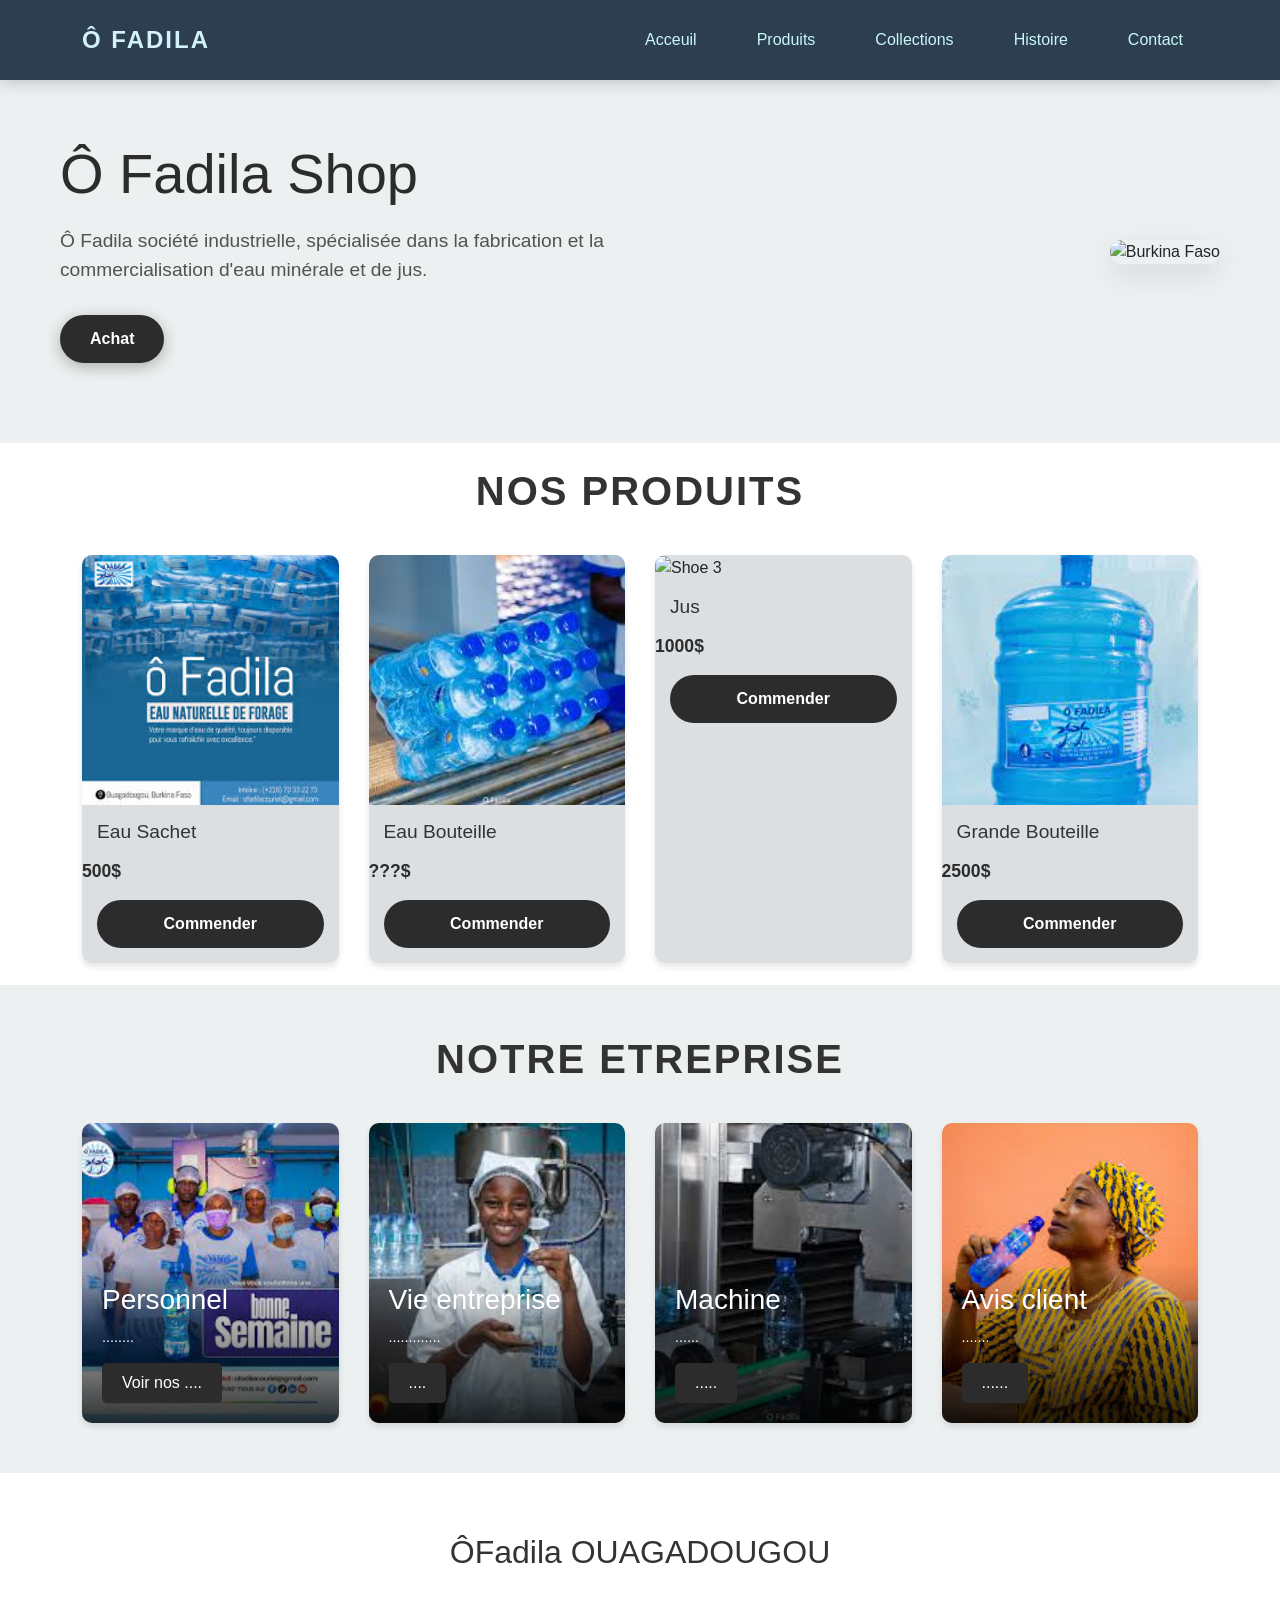
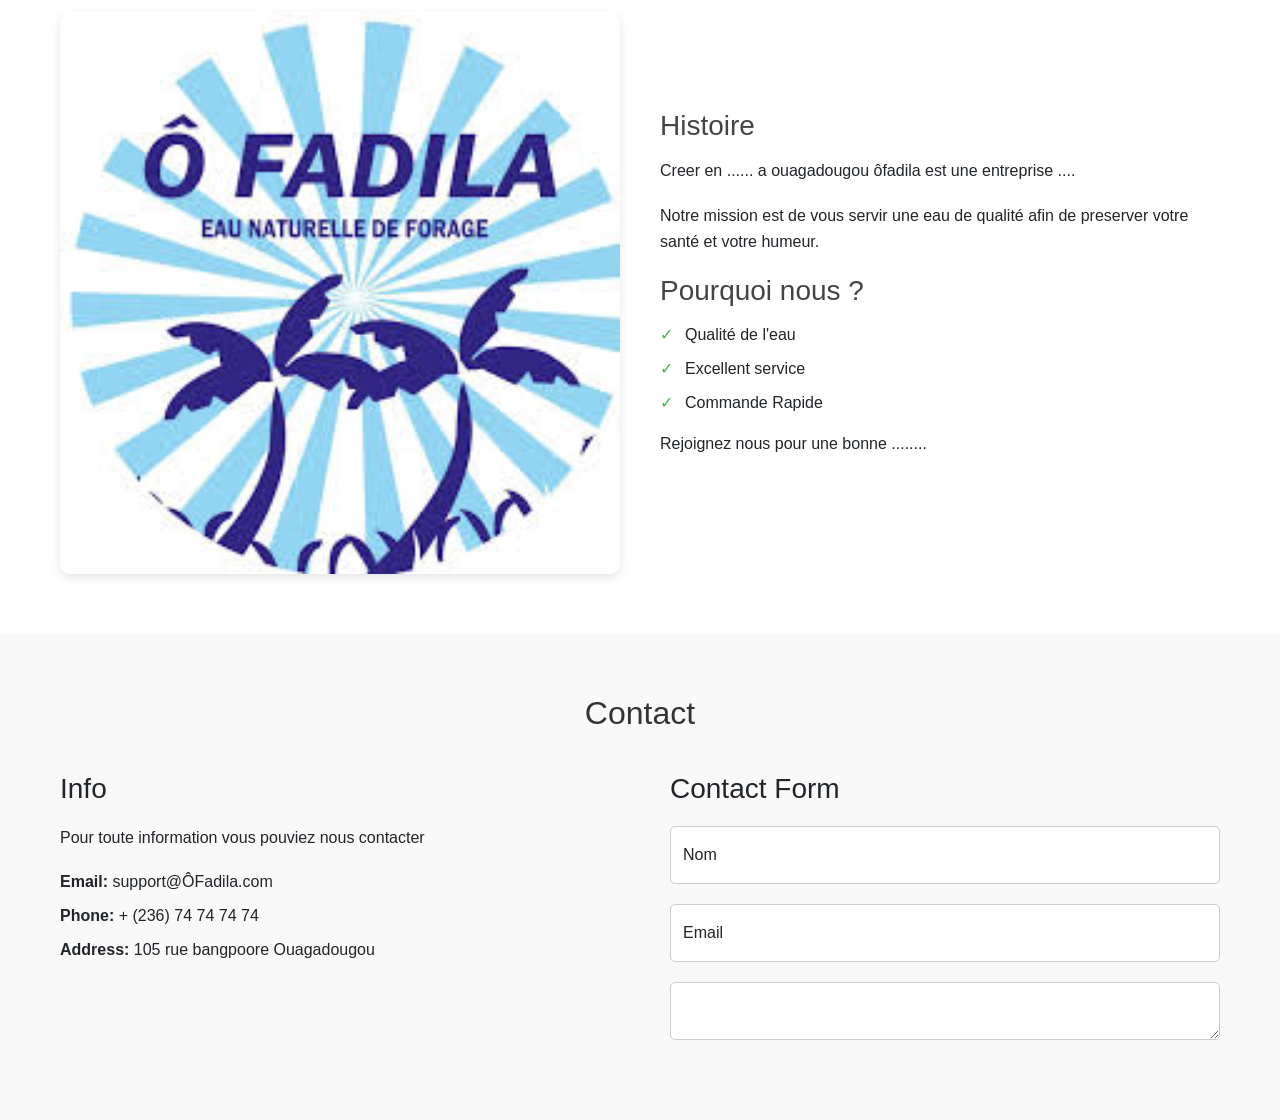
==== index.html @ e59fd048 "Update and rename index.html.html to index.html" ====
<!DOCTYPE html>
<html lang="en">
<head>
    <meta charset="UTF-8">
    <meta name="viewport" content="width=device-width, initial-scale=1.0">
    <link rel="stylesheet" href="Untitled-2.css">
    <link href="https://cdn.jsdelivr.net/npm/bootstrap@5.3.3/dist/css/bootstrap.min.css" rel="stylesheet" integrity="sha384-QWTKZyjpPEjISv5WaRU9OFeRpok6YctnYmDr5pNlyT2bRjXh0JMhjY6hW+ALEwIH" crossorigin="anonymous">
    <title>Ô Fadila</title>
</head>
<body>
    <header>
        <div class="header-container container">
            <a href="#" class="logo">
            <span class="logo-text">Ô Fadila</span>
            </a>
            <nav>
                <ul class="navbar nav">
                    <li class="nav-item"><a class="nav-links" href="#home">Acceuil</a></li>
                    <li class="nav-item"><a class="nav-links" href="#products">Produits</a></li>
                    <li class="nav-item"><a class="nav-links" href="#collections">Collections</a></li>
                    <li class="nav-item"><a class="nav-links" href="#about">Histoire</a></li>
                    <li class="nav-item"><a class="nav-links" href="#contact">Contact</a></li>
                </ul>
            </nav>
           
        </div>
    </header>
    <div class="content-spacer"></div>
<main>
    <section id="hero">
        <div class="hero-container">
            <div class="hero-content">
                <h1>Ô Fadila Shop</h1>
                <p>Ô Fadila société industrielle, spécialisée dans la fabrication et la commercialisation d'eau minérale et de jus.</p>
                <a href="#featured" class="cta-button">Achat</a>
            </div>
            <div class="hero-image">
                <img src="./images/main picture.jpeg" alt="Burkina Faso">
            </div>
        </div>
    </section>

<br>

    <section class="container" id="products">
        <div class="products-container">
            <h2>Nos Produits </h2> 
            <div class="product-grid">
                <div class="product-card">
                    <img src="sachet.jpg" alt="Shoe 1">
                    <h3>Eau Sachet </h3>
                    <p>500$</p>
                    <button class="buy-button">Commender</button>
                </div>
                <div class="product-card">
                    <img src="p bout.jpg" alt="Shoe 2">
                    <h3>Eau Bouteille</h3>
                    <p>???$</p>
                    <button class="buy-button">Commender</button>
                </div>
                <div class="product-card">
                    <img src="jus.jpg" alt="Shoe 3">
                    <h3>Jus</h3>
                    <p>1000$</p>
                    <button class="buy-button">Commender</button>
                </div>
                <div class="product-card">
                    <img src="g bout.jpg" alt="Shoe 4">
                    <h3>Grande Bouteille</h3>
                    <p>2500$</p>
                    <button class="buy-button">Commender</button>
                </div>
            </div>
        </div>
    </section>


    <section id="collections">
        <div class="collections-container container">
            <h2>Notre Etreprise</h2>
            <div class="collections-grid">
                <div class="collection-card">
                    <img src="perso.jpg" alt="PERSONNEL">
                    <div class="collection-info">
                        <h3>Personnel</h3>
                        <p>........    </p>
                        <a href="#mens" class="collection-button">Voir nos ....</a>
                    </div>
                </div>
    
                <div class="collection-card">
                    <img src="service.jpg" alt="Service">
                    <div class="collection-info">
                        <h3>Vie entreprise</h3>
                        <p>.............</p>
                        <a href="#womens" class="collection-button">....</a>
                    </div>
                </div>
    
                <div class="collection-card">
                    <img src="mach.jpg" alt="Machine">
                    <div class="collection-info">
                        <h3>Machine</h3>
                        <p>......</p>
                        <a href="#sports" class="collection-button">.....</a>
                    </div>
                </div>
    
                <div class="collection-card">
                    <img src="tantie.jpg" alt="Cause ">
                    <div class="collection-info">
                        <h3>Avis client </h3>
                        <p> ....... </p>
                        <a href="#casual" class="collection-button">...... </a>
                    </div>
                </div>
            </div>
        </div>
    </section>

    <section id="about">
        <div class="about-container">
            <h2>ÔFadila OUAGADOUGOU </h2>
            <div class="about-content">
                <div class="about-image">
                    <img src="logo.jpg">
                </div>
                <div class="about-text">
                    <h3>Histoire </h3>
                    <p>Creer en ...... a ouagadougou ôfadila est une entreprise ....</p>
                    <p>Notre mission est de vous servir une eau de qualité afin de preserver votre santé et votre humeur.</p>
                    <h3>Pourquoi nous ? </h3>
                    <ul>
                        
                        <li>Qualité de l'eau </li>
                        <li>Excellent  service</li>
                        <li>Commande Rapide </li>
                    </ul>
                    <p>Rejoignez nous pour une bonne ........</p>
                </div>
            </div>
        </div>
    </section>

    <section id="contact">
        <div class="contact-container">
            <h2>Contact </h2>
            <div class="contact-content">
                <div class="contact-info">
                    <h3>Info</h3>
                    <p>Pour toute information vous pouviez nous contacter </p>
                    <ul>
                        <li><strong>Email:</strong> support@ÔFadila.com</li>
                        <li><strong>Phone:</strong> + (236) 74 74 74 74 </li>
                        <li><strong>Address:</strong> 105 rue bangpoore Ouagadougou </li>
                    </ul>
                </div>
                <div class="contact-form">
                    <h3>Contact Form</h3>
                    <form action="#" method="post" class="form">
                        <div class="form-floating">
                            <input type="text" id="name" class="form-control" name="name" placeholder="Enter Name" required>
                            <label for="name">Nom</label>
                        </div>
                        <div class="form-floating mt-3 mb-3">
                            <input type="email" id="email"  class="form-control" name="email"  placeholder="Enter Email" required>
                            <label for="email">Email</label>
                        </div>
                        <div class="form-floating">
                            <textarea id="message" class="form-control" name="message" placeholder="Enter Message" rows="12" required>
---- Untitled-2.css ----
* {
    margin: 16;
    padding: 0;
    box-sizing: border-box;
    font-family: 'Arial', sans-serif;
    
}

header {
    background: #2C3E50;
    padding: 20px 0;
    box-shadow: 0 2px 15px rgba(0,0,0,0.2);
    position: fixed;
    width: 100%;
    top: 0;
    z-index: 1000;
}

.header-container {
    max-width: 1200px;
    margin: 0 auto;
    padding: 0 20px;
    display: flex;
    justify-content: space-between;
    align-items: center;
}

.logo {
    display: flex;
    align-items: center;
    text-decoration: none;
}

.logo-img {
    height: 40px;
    margin-right: 10px;
}

.logo-text {
    color: #d3f1f8;
    font-size: 24px;
    font-weight: bold;
    text-transform: uppercase;
    letter-spacing: 2px;
}

nav ul {
    list-style: none;
    display: flex;
    gap: 30px;
}

nav ul li a {
    color: #caf7f7;
    text-decoration: none;
    font-size: 16px;
    font-weight: 500;
    padding: 8px 15px;
    border-radius: 25px;
    transition: all 0.3s ease;
}

nav ul li a:hover {
    background: rgba(255, 255, 255, 0.1);
    transform: translateY(-2px);
}

@media (max-width: 768px) {
    .header-container {
        flex-direction: column;
        text-align: center;
        gap: 15px;
    }

    nav ul {
        flex-wrap: wrap;
        justify-content: center;
        gap: 15px;
    }
}

main {
    padding-top: 60px; /* Adjust based on your header height */
}

#hero {
    background: #ECF0F1;
    padding: 80px 0;
    overflow: hidden;
}

.hero-container {
    max-width: 1200px;
    margin: 0 auto;
    display: flex;
    align-items: center;
    justify-content: space-between;
    padding: 0 20px;
}

.hero-content {
    flex: 1;
    color: #2C2C2C;
    animation: fadeIn 1.5s ease-in-out;
}

.hero-content h1 {
    font-size: 3.5rem;
    margin-bottom: 20px;
    transition: transform 0.3s ease;
}

.hero-content h1:hover {
    transform: scale(1.05);
}

.hero-content p {
    font-size: 1.2rem;
    margin-bottom: 30px;
    opacity: 0.8;
}

.cta-button {
    display: inline-block;
    padding: 12px 30px;
    background-color: #2C2C2C;
    color: white;
    text-decoration: none;
    border-radius: 50px;
    font-weight: bold;
    transition: all 0.3s ease;
    box-shadow: 0 4px 15px rgba(24, 27, 11, 0.3);
}

.cta-button:hover {
    background-color: #2C3E50;
    color:#D4AF37 ;
    transform: translateY(-3px);
    box-shadow: 0 6px 20px #877408;
}

.hero-image {
    flex: 1;
    text-align: right;
    animation: fadeIn 2s ease-in-out;
}

.hero-image img {
    max-width: 100%;
    height: auto;
    border-radius: 15px;
    box-shadow: 0 10px 30px rgba(0, 0, 0, 0.1);
    transition: all 0.3s ease;
}

.hero-image img:hover {
    transform: scale(1.05) rotate(2deg);
    box-shadow: 0 15px 40px rgba(0, 0, 0, 0.2);
}

@media (max-width: 768px) {
    .hero-container {
        flex-direction: column;
        text-align: center;
    }

    .hero-content, .hero-image {
        flex: none;
        width: 100%;
    }

    .hero-content {
        margin-bottom: 40px;
    }

    .hero-content h1 {
        font-size: 2.5rem;
    }

    .hero-image {
        text-align: center;
    }
}

.products-container h2 {
    
    text-align: center; /* Center align the heading */
    font-size: 2.5rem; /* Increase font size */
    font-weight: bold; /* Make it bold */
    margin-bottom: 40px; /* Space below the heading */
    color: #333; /* Text color */
    text-transform: uppercase; /* Make the text uppercase */
    letter-spacing: 2px; /* Add spacing between letters */
}

.product-grid {
    display: grid;
    grid-template-columns: repeat(auto-fit, minmax(250px, 1fr));
    gap: 30px;
}

.product-card {
    background-color:#2c3e502a;
    border-radius: 10px;
    box-shadow: 0 4px 6px rgba(0, 0, 0, 0.1);
    overflow: hidden;
    transition: transform 0.3s ease, box-shadow 0.3s ease;
    margin-bottom: 22px;
    animation: slideInUp 1s ease-in-out;
}
.product-card:nth-child(1) {
    animation-delay: 0.2s;
}
.product-card:nth-child(2) {
    animation-delay: 0.4s;
}
.product-card:nth-child(3) {
    animation-delay: 0.6s;
}
.product-card:nth-child(4) {
    animation-delay: 0.8s;
}

.product-card img {
    width: 100%;
    height: 250px; /* Fixed height for uniform images */
    object-fit: cover; /* Prevent image stretching */
    transition: transform 0.3s ease;
}

.product-card:hover {
    transform: translateY(-5px);
    box-shadow: 0 6px 12px rgba(0, 0, 0, 0.15);
}

.product-card:hover img {
    transform: scale(1.05);
}

.product-card h3 {
    font-size: 1.2rem;
    margin: 15px;
    color: #333;
}

.product-card p {
    font-size: 1.1rem;
    font-weight: bold;
    color: #2C2C2C;
    margin: opx 15px 15px;
}

.buy-button {
    display: block;
    width: calc(100% - 30px); /* Button with margin */
    margin: 15px;
    padding: 12px 20px;
    background-color: #2C2C2C;
    color: white;
    border: none;
    border-radius: 25px;
    font-size: 1rem;
    font-weight: bold;
    cursor: pointer;
    transition: all 0.3s ease;
}

.buy-button:hover {
    background-color: #2C3E50;
    color:#D4AF37 ;
    transform: translateY(-2px);
}

/* Responsive Design */
@media (max-width: 1200px) {
    .product-grid {
        grid-template-columns: repeat(3, 1fr);
    }
}

@media (max-width: 992px) {
    .product-grid {
        grid-template-columns: repeat(2, 1fr);
    }
}

@media (max-width: 576px) {
    .product-grid {
        grid-template-columns: 1fr;
    }
    
    .product-card {
        max-width: 350px;
        margin: 0 auto;
    }
}

#collections {
    padding: 50px 0;
    background-color: #ECF0F1;
}

.collections-container {
    max-width: 1200px;
    margin: 0 auto;
    padding: 0 20px;
}

.collections-container h2 {
    text-align: center; /* Center align the heading */
    font-size: 2.5rem; /* Increase font size */
    font-weight: bold; /* Make it bold */
    margin-bottom: 40px; /* Space below the heading */
    color: #333; /* Text color */
    text-transform: uppercase; /* Make the text uppercase */
    letter-spacing: 2px; 
}

.collections-grid {
    display: grid;
    grid-template-columns: repeat(auto-fit, minmax(250px, 1fr));
    gap: 30px;
}

.collection-card {
    position: relative;
    overflow: hidden;
    border-radius: 10px;
    box-shadow: 0 4px 6px rgba(0, 0, 0, 0.1);
    transition: transform 0.3s ease;
}

.collection-card:hover {
    transform: translateY(-5px);
}

.collection-card img {
    width: 100%;
    height: 300px;
    object-fit: cover;
}

.collection-info {
    position: absolute;
    bottom: 0;
    left: 0;
    right: 0;
    padding: 20px;
    background: linear-gradient(transparent, rgba(0,0,0,0.8));
    color: white;
}

.collection-info h3 {
    margin: 0 0 10px 0;
}

.collection-info p {
    margin: 0 0 15px 0;
    font-size: 0.9em;
}

.collection-button {
    display: inline-block;
    padding: 8px 20px;
    background-color: #2C2C2C;
    color:#ffffff ;
    text-decoration: none;
    border-radius: 5px;
    transition: background-color 0.3s ease;
}

.collection-button:hover {
    background-color: #2C3E50;
    color:#D4AF37 ;
}

#about {
    padding: 60px 0;
    background-color: #ffffff;
}

.about-container {
    max-width: 1200px;
    margin: 0 auto;
    padding: 0 20px;
}

.about-container h2 {
    text-align: center;
    margin-bottom: 40px;
    color: #333;
}

.about-content {
    display: flex;
    align-items: center;
    gap: 40px;
}

.about-image {
    flex: 1;
}

.about-image img {
    width: 100%;
    border-radius: 10px;
    box-shadow: 0 4px 10px rgba(0, 0, 0, 0.1);
}

.about-text {
    flex: 1;
}

.about-text h3 {
    color: #444;
    margin-bottom: 15px;
}

.about-text p {
    margin-bottom: 20px;
    line-height: 1.6;
}

.about-text ul {
    list-style-type: none;
    padding-left: 0;
}

.about-text ul li {
    margin-bottom: 10px;
    padding-left: 25px;
    position: relative;
}

.about-text ul li:before {
    content: '✓';
    position: absolute;
    left: 0;
    color: #4CAF50;
}

@media (max-width: 768px) {
    .about-content {
        flex-direction: column;
    }
    
    .about-image, .about-text {
        flex: none;
        width: 100%;
    }
}

#contact {
    padding: 60px 0;
    background-color: #f9f9f9;
}

.contact-container {
    max-width: 1200px;
    margin: 0 auto;
    padding: 0 20px;
}

.contact-container h2 {
    text-align: center;
    margin-bottom: 40px;
    color: #333;
}

.contact-content {
    display: flex;
    gap: 60px;
}

.contact-info {
    flex: 1;
}

.contact-info h3 {
    margin-bottom: 20px;
}

.contact-info p {
    margin-bottom: 20px;
}

.contact-info ul {
    list-style-type: none;
    padding-left: 0;
}

.contact-info ul li {
    margin-bottom: 10px;
}

.contact-form {
    flex: 1;
}

.contact-form h3 {
    margin-bottom: 20px;
}

.contact-form label {
    display: block;
    margin-bottom: 5px;
}

.contact-form input,
.contact-form textarea {
    width: 100%;
    padding: 10px;
    margin-bottom: 20px;
    border: 1px solid #ccc;
    border-radius: 5px;
}

.contact-form .submit-button {
    background-color: #4CAF50;
    color: white;
    padding: 10px 15px;
    border: none;
    border-radius: 5px;
    cursor: pointer;
}

.contact-form .submit-button:hover {
    background-color: #45a049;
}

@media (max-width: 768px) {
    .contact-content {
        flex-direction: column;
    }

    .contact-info, .contact-form {
        flex: none;
        width: 100%;
    }

    .contact-content {
        gap: 30px;
    }
}                                         
/* Keyframes for Fade-In Animation */
@keyframes fadeIn {
    from {
        opacity: 0;
    }
    to {
        opacity: 1;
    }
}

/* Keyframes for Slide-In Animation */
@keyframes slideInLeft {
    from {
        transform: translateX(-100%);
        opacity: 0;
    }
    to {
        transform: translateX(0);
        opacity: 1;
    }
}

@keyframes slideInRight {
    from {
        transform: translateX(100%);
        opacity: 0;
    }
    to {
        transform: translateX(0);
        opacity: 1;
    }
}

@keyframes slideInUp {
    from {
        transform: translateY(100%);
        opacity: 0;
    }
    to {
        transform: translateY(0);
        opacity: 1;
    }
}

/* Keyframes for Bounce Animation */
@keyframes bounce {
    0%, 20%, 50%, 80%, 100% {
        transform: translateY(0);
    }
    40% {
        transform: translateY(-30px);
    }
    60% {
        transform: translateY(-15px);
    }
}

/* Keyframes for Pulse Animation */
@keyframes pulse {
    0% {
        transform: scale(1);
    }
    50% {
        transform: scale(1.1);
    }
    100% {
        transform: scale(1);
    }
}

/* Keyframes for Rotate Animation */
@keyframes rotate {
    from {
        transform: rotate(0deg);
    }
    to {
        transform: rotate(360deg);
    }
}
            <!-- Replace with your HTML Code 
(Leave empty if not needed) -->
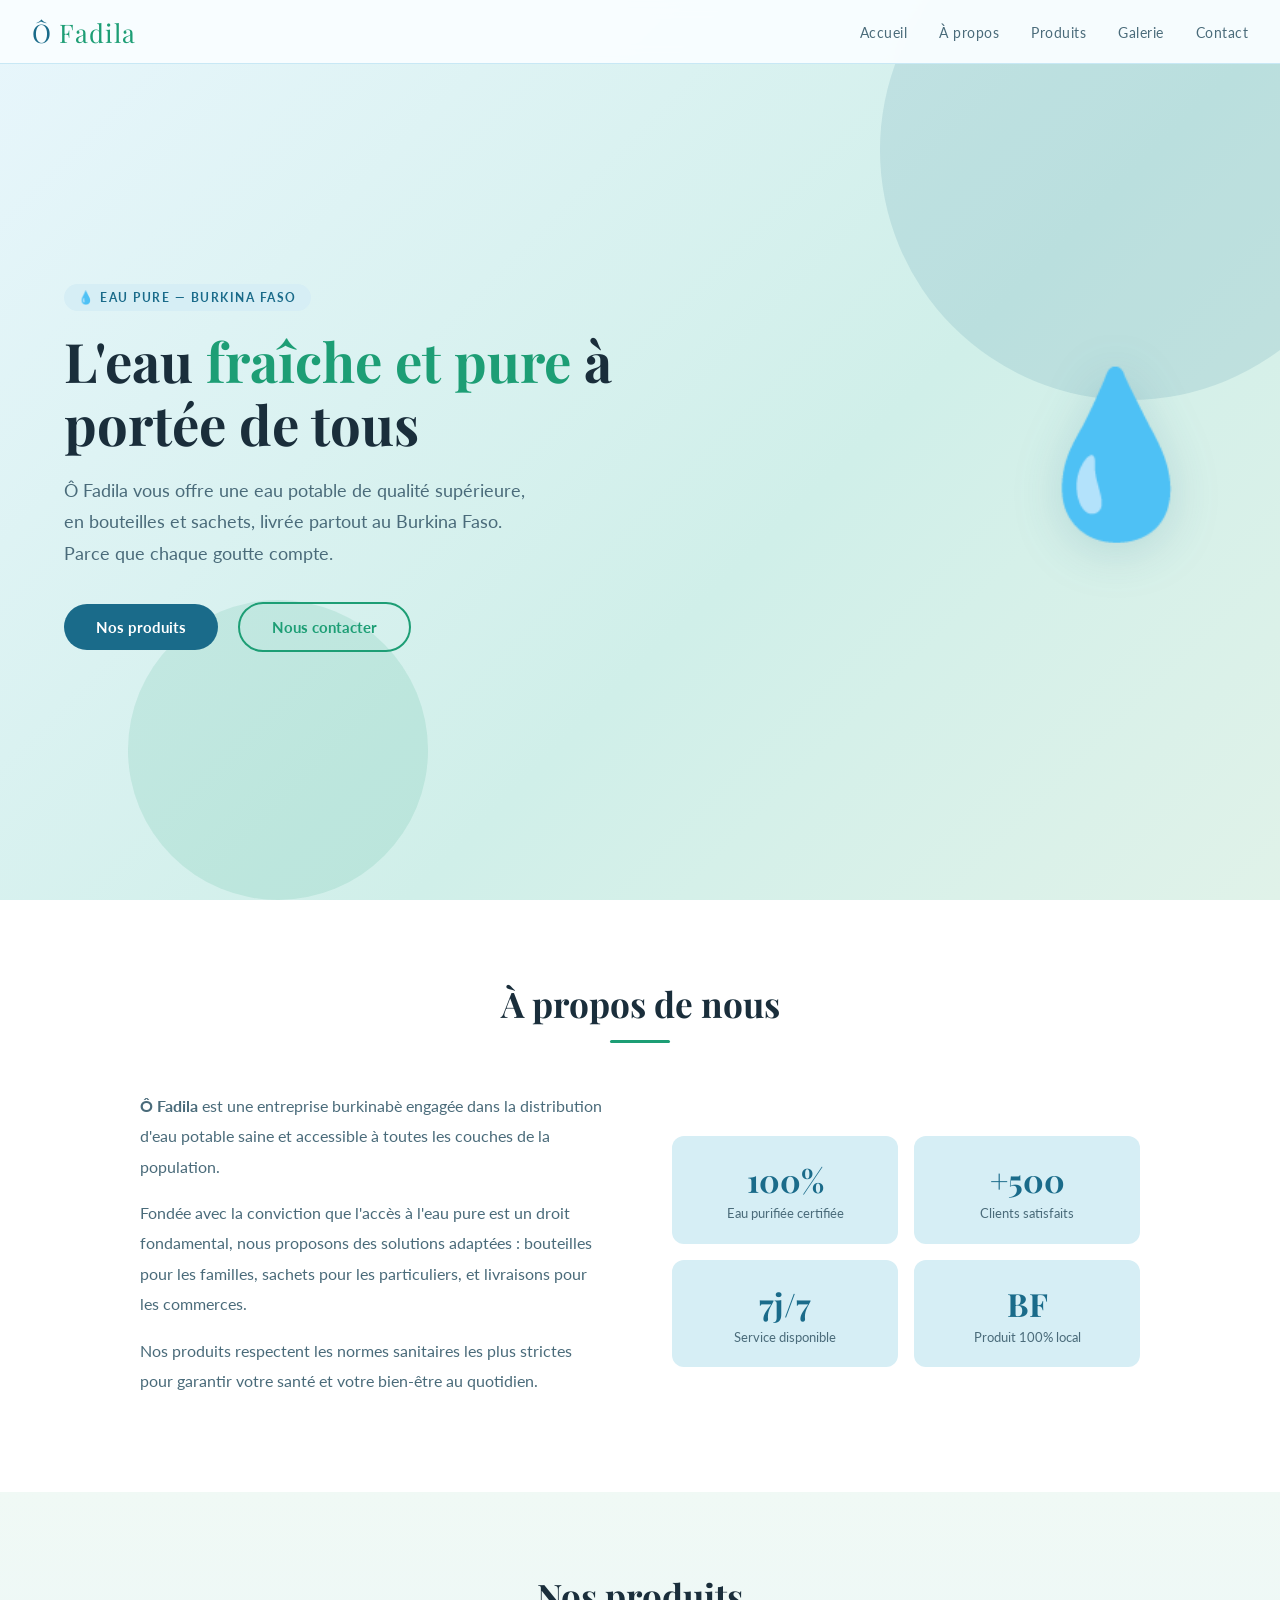
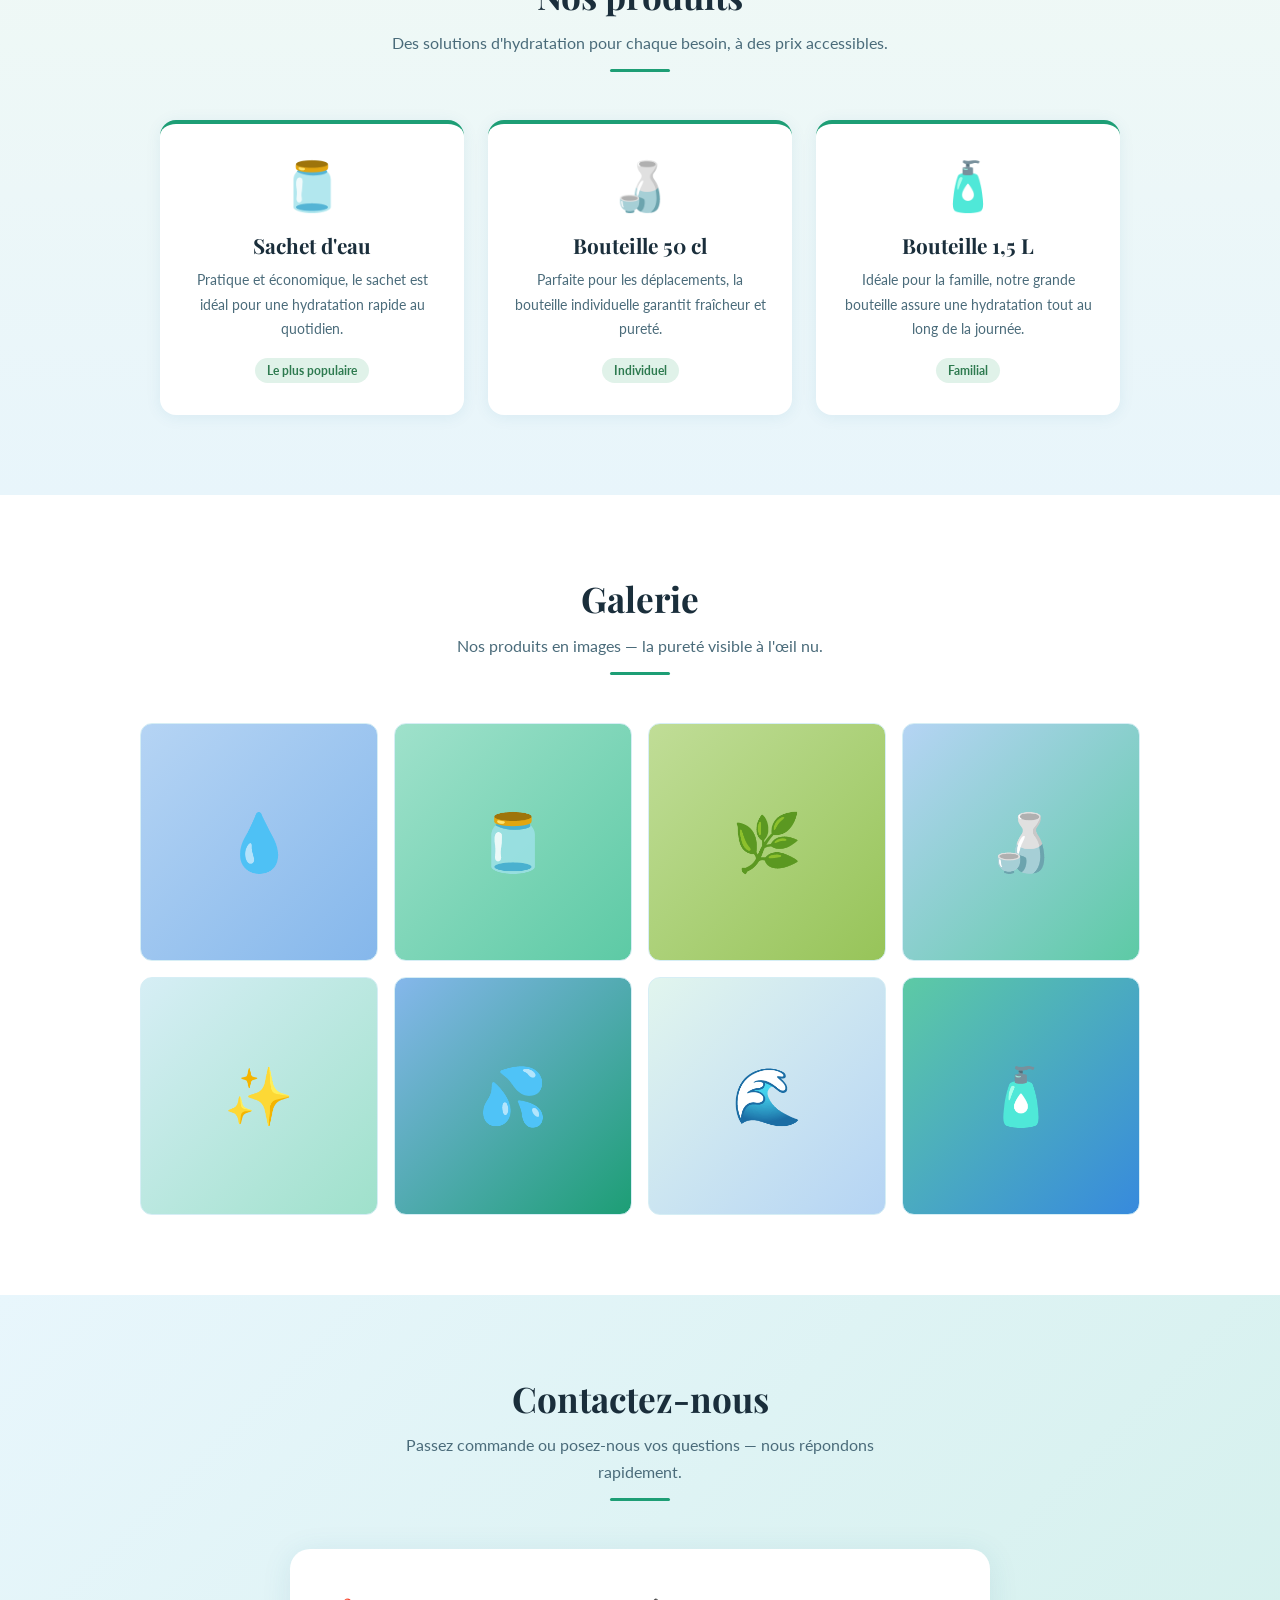
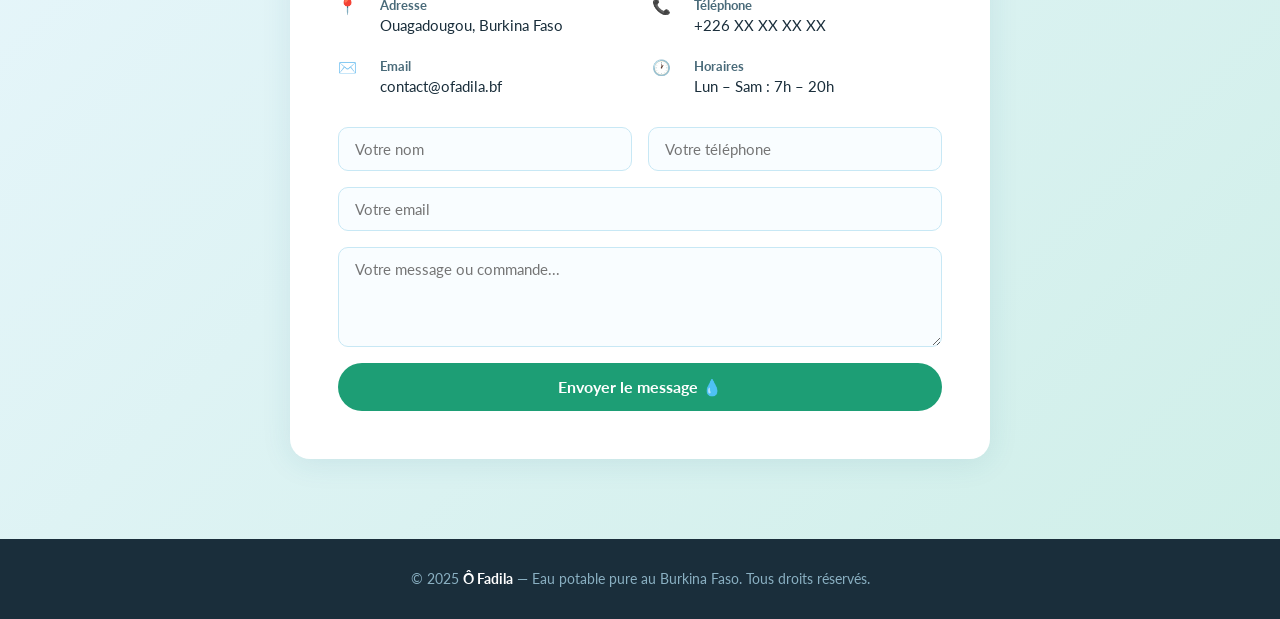
==== commit 4aa69c2d: "Rename site_o_fadila.html to index.html" ====
--- a/index.html
+++ b/index.html
@@ -1,170 +1,280 @@
-<!DOCTYPE html>
-<html lang="en">
-<head>
-    <meta charset="UTF-8">
-    <meta name="viewport" content="width=device-width, initial-scale=1.0">
-    <link rel="stylesheet" href="Untitled-2.css">
-    <link href="https://cdn.jsdelivr.net/npm/bootstrap@5.3.3/dist/css/bootstrap.min.css" rel="stylesheet" integrity="sha384-QWTKZyjpPEjISv5WaRU9OFeRpok6YctnYmDr5pNlyT2bRjXh0JMhjY6hW+ALEwIH" crossorigin="anonymous">
-    <title>Ô Fadila</title>
-</head>
-<body>
-    <header>
-        <div class="header-container container">
-            <a href="#" class="logo">
-            <span class="logo-text">Ô Fadila</span>
-            </a>
-            <nav>
-                <ul class="navbar nav">
-                    <li class="nav-item"><a class="nav-links" href="#home">Acceuil</a></li>
-                    <li class="nav-item"><a class="nav-links" href="#products">Produits</a></li>
-                    <li class="nav-item"><a class="nav-links" href="#collections">Collections</a></li>
-                    <li class="nav-item"><a class="nav-links" href="#about">Histoire</a></li>
-                    <li class="nav-item"><a class="nav-links" href="#contact">Contact</a></li>
-                </ul>
-            </nav>
-           
-        </div>
-    </header>
-    <div class="content-spacer"></div>
-<main>
-    <section id="hero">
-        <div class="hero-container">
-            <div class="hero-content">
-                <h1>Ô Fadila Shop</h1>
-                <p>Ô Fadila société industrielle, spécialisée dans la fabrication et la commercialisation d'eau minérale et de jus.</p>
-                <a href="#featured" class="cta-button">Achat</a>
-            </div>
-            <div class="hero-image">
-                <img src="./images/main picture.jpeg" alt="Burkina Faso">
-            </div>
-        </div>
-    </section>
-
-<br>
-
-    <section class="container" id="products">
-        <div class="products-container">
-            <h2>Nos Produits </h2> 
-            <div class="product-grid">
-                <div class="product-card">
-                    <img src="sachet.jpg" alt="Shoe 1">
-                    <h3>Eau Sachet </h3>
-                    <p>500$</p>
-                    <button class="buy-button">Commender</button>
-                </div>
-                <div class="product-card">
-                    <img src="p bout.jpg" alt="Shoe 2">
-                    <h3>Eau Bouteille</h3>
-                    <p>???$</p>
-                    <button class="buy-button">Commender</button>
-                </div>
-                <div class="product-card">
-                    <img src="jus.jpg" alt="Shoe 3">
-                    <h3>Jus</h3>
-                    <p>1000$</p>
-                    <button class="buy-button">Commender</button>
-                </div>
-                <div class="product-card">
-                    <img src="g bout.jpg" alt="Shoe 4">
-                    <h3>Grande Bouteille</h3>
-                    <p>2500$</p>
-                    <button class="buy-button">Commender</button>
-                </div>
-            </div>
-        </div>
-    </section>
-
-
-    <section id="collections">
-        <div class="collections-container container">
-            <h2>Notre Etreprise</h2>
-            <div class="collections-grid">
-                <div class="collection-card">
-                    <img src="perso.jpg" alt="PERSONNEL">
-                    <div class="collection-info">
-                        <h3>Personnel</h3>
-                        <p>........    </p>
-                        <a href="#mens" class="collection-button">Voir nos ....</a>
-                    </div>
-                </div>
-    
-                <div class="collection-card">
-                    <img src="service.jpg" alt="Service">
-                    <div class="collection-info">
-                        <h3>Vie entreprise</h3>
-                        <p>.............</p>
-                        <a href="#womens" class="collection-button">....</a>
-                    </div>
-                </div>
-    
-                <div class="collection-card">
-                    <img src="mach.jpg" alt="Machine">
-                    <div class="collection-info">
-                        <h3>Machine</h3>
-                        <p>......</p>
-                        <a href="#sports" class="collection-button">.....</a>
-                    </div>
-                </div>
-    
-                <div class="collection-card">
-                    <img src="tantie.jpg" alt="Cause ">
-                    <div class="collection-info">
-                        <h3>Avis client </h3>
-                        <p> ....... </p>
-                        <a href="#casual" class="collection-button">...... </a>
-                    </div>
-                </div>
-            </div>
-        </div>
-    </section>
-
-    <section id="about">
-        <div class="about-container">
-            <h2>ÔFadila OUAGADOUGOU </h2>
-            <div class="about-content">
-                <div class="about-image">
-                    <img src="logo.jpg">
-                </div>
-                <div class="about-text">
-                    <h3>Histoire </h3>
-                    <p>Creer en ...... a ouagadougou ôfadila est une entreprise ....</p>
-                    <p>Notre mission est de vous servir une eau de qualité afin de preserver votre santé et votre humeur.</p>
-                    <h3>Pourquoi nous ? </h3>
-                    <ul>
-                        
-                        <li>Qualité de l'eau </li>
-                        <li>Excellent  service</li>
-                        <li>Commande Rapide </li>
-                    </ul>
-                    <p>Rejoignez nous pour une bonne ........</p>
-                </div>
-            </div>
-        </div>
-    </section>
-
-    <section id="contact">
-        <div class="contact-container">
-            <h2>Contact </h2>
-            <div class="contact-content">
-                <div class="contact-info">
-                    <h3>Info</h3>
-                    <p>Pour toute information vous pouviez nous contacter </p>
-                    <ul>
-                        <li><strong>Email:</strong> support@ÔFadila.com</li>
-                        <li><strong>Phone:</strong> + (236) 74 74 74 74 </li>
-                        <li><strong>Address:</strong> 105 rue bangpoore Ouagadougou </li>
-                    </ul>
-                </div>
-                <div class="contact-form">
-                    <h3>Contact Form</h3>
-                    <form action="#" method="post" class="form">
-                        <div class="form-floating">
-                            <input type="text" id="name" class="form-control" name="name" placeholder="Enter Name" required>
-                            <label for="name">Nom</label>
-                        </div>
-                        <div class="form-floating mt-3 mb-3">
-                            <input type="email" id="email"  class="form-control" name="email"  placeholder="Enter Email" required>
-                            <label for="email">Email</label>
-                        </div>
-                        <div class="form-floating">
-                            <textarea id="message" class="form-control" name="message" placeholder="Enter Message" rows="12" required>
+<!DOCTYPE html>
+<html lang="fr">
+<head>
+<meta charset="UTF-8">
+<meta name="viewport" content="width=device-width, initial-scale=1.0">
+<title>Ô Fadila - Eau Pure du Burkina Faso</title>
+<link href="https://fonts.googleapis.com/css2?family=Playfair+Display:wght@400;700&family=Lato:wght@300;400;700&display=swap" rel="stylesheet">
+<style>
+  * { margin: 0; padding: 0; box-sizing: border-box; }
+  :root {
+    --blue: #1a6b8a;
+    --blue-light: #d6eef5;
+    --green: #2d7a4f;
+    --green-light: #e0f2e9;
+    --teal: #1d9e75;
+    --white: #f9fdff;
+    --text: #1a2e3b;
+    --text-muted: #4a6b7a;
+    --accent: #0f6e56;
+  }
+  html { scroll-behavior: smooth; }
+  body { font-family: 'Lato', sans-serif; background: var(--white); color: var(--text); }
+
+  /* NAV */
+  nav {
+    position: fixed; top: 0; width: 100%; z-index: 100;
+    background: rgba(249,253,255,0.95); backdrop-filter: blur(8px);
+    border-bottom: 1px solid #c8e8f5;
+    display: flex; align-items: center; justify-content: space-between;
+    padding: 0 2rem; height: 64px;
+  }
+  .logo { font-family: 'Playfair Display', serif; font-size: 1.6rem; color: var(--blue); letter-spacing: 1px; }
+  .logo span { color: var(--teal); }
+  .nav-links { display: flex; gap: 2rem; list-style: none; }
+  .nav-links a { text-decoration: none; color: var(--text-muted); font-size: 0.9rem; letter-spacing: 0.5px; transition: color 0.2s; }
+  .nav-links a:hover { color: var(--blue); }
+
+  /* HERO */
+  #accueil {
+    min-height: 100vh; display: flex; align-items: center;
+    background: linear-gradient(135deg, #e8f6fc 0%, #d0efe9 60%, #e0f2e9 100%);
+    padding: 100px 4rem 4rem; position: relative; overflow: hidden;
+  }
+  .hero-bg-circle {
+    position: absolute; border-radius: 50%; opacity: 0.12;
+  }
+  .hero-bg-circle.c1 { width: 500px; height: 500px; background: var(--blue); top: -100px; right: -100px; }
+  .hero-bg-circle.c2 { width: 300px; height: 300px; background: var(--teal); bottom: 0; left: 10%; }
+  .hero-content { max-width: 600px; z-index: 1; }
+  .hero-tag { display: inline-block; background: var(--blue-light); color: var(--blue); font-size: 0.78rem; font-weight: 700; letter-spacing: 1.5px; text-transform: uppercase; padding: 6px 14px; border-radius: 20px; margin-bottom: 1.2rem; }
+  .hero-content h1 { font-family: 'Playfair Display', serif; font-size: 3.4rem; line-height: 1.15; color: var(--text); margin-bottom: 1.2rem; }
+  .hero-content h1 em { color: var(--teal); font-style: normal; }
+  .hero-content p { font-size: 1.1rem; color: var(--text-muted); line-height: 1.8; margin-bottom: 2rem; max-width: 480px; }
+  .btn { display: inline-block; padding: 14px 32px; border-radius: 50px; font-weight: 700; font-size: 0.95rem; text-decoration: none; transition: all 0.2s; cursor: pointer; border: none; }
+  .btn-primary { background: var(--blue); color: white; }
+  .btn-primary:hover { background: #145a75; transform: translateY(-2px); }
+  .btn-outline { background: transparent; color: var(--teal); border: 2px solid var(--teal); margin-left: 1rem; }
+  .btn-outline:hover { background: var(--teal); color: white; }
+  .hero-water {
+    position: absolute; right: 4rem; top: 50%; transform: translateY(-50%);
+    z-index: 1;
+  }
+  .water-drop { font-size: 10rem; filter: drop-shadow(0 8px 24px rgba(26,107,138,0.18)); }
+
+  /* SECTIONS communes */
+  section { padding: 5rem 4rem; }
+  .section-title { text-align: center; margin-bottom: 3rem; }
+  .section-title h2 { font-family: 'Playfair Display', serif; font-size: 2.2rem; color: var(--text); margin-bottom: 0.6rem; }
+  .section-title p { color: var(--text-muted); font-size: 1rem; max-width: 520px; margin: 0 auto; line-height: 1.7; }
+  .section-title .underline { width: 60px; height: 3px; background: var(--teal); margin: 0.8rem auto 0; border-radius: 2px; }
+
+  /* À PROPOS */
+  #apropos { background: white; }
+  .apropos-grid { display: grid; grid-template-columns: 1fr 1fr; gap: 4rem; align-items: center; max-width: 1000px; margin: 0 auto; }
+  .apropos-text p { color: var(--text-muted); line-height: 1.9; margin-bottom: 1rem; font-size: 1rem; }
+  .apropos-stats { display: grid; grid-template-columns: 1fr 1fr; gap: 1rem; }
+  .stat-card { background: var(--blue-light); border-radius: 12px; padding: 1.4rem; text-align: center; }
+  .stat-card .number { font-family: 'Playfair Display', serif; font-size: 2rem; color: var(--blue); font-weight: 700; }
+  .stat-card .label { font-size: 0.82rem; color: var(--text-muted); margin-top: 4px; }
+
+  /* PRODUITS */
+  #produits { background: linear-gradient(180deg, #f0f9f5 0%, #e8f5fb 100%); }
+  .produits-grid { display: grid; grid-template-columns: repeat(3, 1fr); gap: 1.5rem; max-width: 960px; margin: 0 auto; }
+  .produit-card {
+    background: white; border-radius: 16px; padding: 2rem 1.5rem;
+    box-shadow: 0 2px 16px rgba(26,107,138,0.08);
+    text-align: center; transition: transform 0.2s;
+    border-top: 4px solid var(--teal);
+  }
+  .produit-card:hover { transform: translateY(-6px); }
+  .produit-icon { font-size: 3rem; margin-bottom: 1rem; }
+  .produit-card h3 { font-family: 'Playfair Display', serif; font-size: 1.3rem; color: var(--text); margin-bottom: 0.6rem; }
+  .produit-card p { font-size: 0.9rem; color: var(--text-muted); line-height: 1.7; margin-bottom: 1rem; }
+  .produit-badge { display: inline-block; background: var(--green-light); color: var(--green); font-size: 0.78rem; font-weight: 700; padding: 5px 12px; border-radius: 20px; }
+
+  /* GALERIE */
+  #galerie { background: white; }
+  .galerie-grid { display: grid; grid-template-columns: repeat(4, 1fr); gap: 1rem; max-width: 1000px; margin: 0 auto; }
+  .galerie-item {
+    border-radius: 12px; overflow: hidden; aspect-ratio: 1;
+    display: flex; align-items: center; justify-content: center;
+    font-size: 3.5rem; border: 1px solid #d6eef5;
+  }
+  .galerie-item.g1 { background: linear-gradient(135deg, #b5d4f4, #85b7eb); }
+  .galerie-item.g2 { background: linear-gradient(135deg, #9fe1cb, #5dcaa5); }
+  .galerie-item.g3 { background: linear-gradient(135deg, #c0dd97, #97c459); }
+  .galerie-item.g4 { background: linear-gradient(135deg, #b5d4f4, #5dcaa5); }
+  .galerie-item.g5 { background: linear-gradient(135deg, #d6eef5, #9fe1cb); }
+  .galerie-item.g6 { background: linear-gradient(135deg, #85b7eb, #1d9e75); }
+  .galerie-item.g7 { background: linear-gradient(135deg, #e1f5ee, #b5d4f4); }
+  .galerie-item.g8 { background: linear-gradient(135deg, #5dcaa5, #378add); }
+
+  /* CONTACT */
+  #contact { background: linear-gradient(135deg, #e8f6fc, #d0efe9); }
+  .contact-box { max-width: 700px; margin: 0 auto; background: white; border-radius: 20px; padding: 3rem; box-shadow: 0 4px 30px rgba(26,107,138,0.1); }
+  .contact-infos { display: grid; grid-template-columns: 1fr 1fr; gap: 1.5rem; margin-bottom: 2rem; }
+  .contact-info-item { display: flex; align-items: flex-start; gap: 12px; }
+  .contact-icon { font-size: 1.4rem; min-width: 30px; }
+  .contact-info-item strong { display: block; font-size: 0.82rem; color: var(--text-muted); margin-bottom: 2px; }
+  .contact-info-item span { color: var(--text); font-size: 0.95rem; }
+  .contact-form { display: flex; flex-direction: column; gap: 1rem; }
+  .form-row { display: grid; grid-template-columns: 1fr 1fr; gap: 1rem; }
+  input, textarea {
+    width: 100%; padding: 12px 16px; border: 1.5px solid #c8e8f5;
+    border-radius: 10px; font-family: 'Lato', sans-serif; font-size: 0.95rem;
+    color: var(--text); background: var(--white);
+    outline: none; transition: border-color 0.2s;
+  }
+  input:focus, textarea:focus { border-color: var(--teal); }
+  textarea { resize: vertical; min-height: 100px; }
+  .btn-send { background: var(--teal); color: white; padding: 14px 36px; border-radius: 50px; border: none; font-family: 'Lato', sans-serif; font-size: 1rem; font-weight: 700; cursor: pointer; transition: all 0.2s; }
+  .btn-send:hover { background: var(--accent); transform: translateY(-2px); }
+
+  /* FOOTER */
+  footer { background: var(--text); color: #8ab0c2; text-align: center; padding: 2rem; font-size: 0.85rem; }
+  footer strong { color: white; }
+</style>
+</head>
+<body>
+
+<nav>
+  <div class="logo">Ô <span>Fadila</span></div>
+  <ul class="nav-links">
+    <li><a href="#accueil">Accueil</a></li>
+    <li><a href="#apropos">À propos</a></li>
+    <li><a href="#produits">Produits</a></li>
+    <li><a href="#galerie">Galerie</a></li>
+    <li><a href="#contact">Contact</a></li>
+  </ul>
+</nav>
+
+<!-- HERO -->
+<section id="accueil">
+  <div class="hero-bg-circle c1"></div>
+  <div class="hero-bg-circle c2"></div>
+  <div class="hero-content">
+    <span class="hero-tag">💧 Eau pure — Burkina Faso</span>
+    <h1>L'eau <em>fraîche et pure</em> à portée de tous</h1>
+    <p>Ô Fadila vous offre une eau potable de qualité supérieure, en bouteilles et sachets, livrée partout au Burkina Faso. Parce que chaque goutte compte.</p>
+    <a href="#produits" class="btn btn-primary">Nos produits</a>
+    <a href="#contact" class="btn btn-outline">Nous contacter</a>
+  </div>
+  <div class="hero-water">
+    <div class="water-drop">💧</div>
+  </div>
+</section>
+
+<!-- À PROPOS -->
+<section id="apropos">
+  <div class="section-title">
+    <h2>À propos de nous</h2>
+    <div class="underline"></div>
+  </div>
+  <div class="apropos-grid">
+    <div class="apropos-text">
+      <p><strong>Ô Fadila</strong> est une entreprise burkinabè engagée dans la distribution d'eau potable saine et accessible à toutes les couches de la population.</p>
+      <p>Fondée avec la conviction que l'accès à l'eau pure est un droit fondamental, nous proposons des solutions adaptées : bouteilles pour les familles, sachets pour les particuliers, et livraisons pour les commerces.</p>
+      <p>Nos produits respectent les normes sanitaires les plus strictes pour garantir votre santé et votre bien-être au quotidien.</p>
+    </div>
+    <div class="apropos-stats">
+      <div class="stat-card"><div class="number">100%</div><div class="label">Eau purifiée certifiée</div></div>
+      <div class="stat-card"><div class="number">+500</div><div class="label">Clients satisfaits</div></div>
+      <div class="stat-card"><div class="number">7j/7</div><div class="label">Service disponible</div></div>
+      <div class="stat-card"><div class="number">BF</div><div class="label">Produit 100% local</div></div>
+    </div>
+  </div>
+</section>
+
+<!-- PRODUITS -->
+<section id="produits">
+  <div class="section-title">
+    <h2>Nos produits</h2>
+    <p>Des solutions d'hydratation pour chaque besoin, à des prix accessibles.</p>
+    <div class="underline"></div>
+  </div>
+  <div class="produits-grid">
+    <div class="produit-card">
+      <div class="produit-icon">🫙</div>
+      <h3>Sachet d'eau</h3>
+      <p>Pratique et économique, le sachet est idéal pour une hydratation rapide au quotidien.</p>
+      <span class="produit-badge">Le plus populaire</span>
+    </div>
+    <div class="produit-card">
+      <div class="produit-icon">🍶</div>
+      <h3>Bouteille 50 cl</h3>
+      <p>Parfaite pour les déplacements, la bouteille individuelle garantit fraîcheur et pureté.</p>
+      <span class="produit-badge">Individuel</span>
+    </div>
+    <div class="produit-card">
+      <div class="produit-icon">🧴</div>
+      <h3>Bouteille 1,5 L</h3>
+      <p>Idéale pour la famille, notre grande bouteille assure une hydratation tout au long de la journée.</p>
+      <span class="produit-badge">Familial</span>
+    </div>
+  </div>
+</section>
+
+<!-- GALERIE -->
+<section id="galerie">
+  <div class="section-title">
+    <h2>Galerie</h2>
+    <p>Nos produits en images — la pureté visible à l'œil nu.</p>
+    <div class="underline"></div>
+  </div>
+  <div class="galerie-grid">
+    <div class="galerie-item g1">💧</div>
+    <div class="galerie-item g2">🫙</div>
+    <div class="galerie-item g3">🌿</div>
+    <div class="galerie-item g4">🍶</div>
+    <div class="galerie-item g5">✨</div>
+    <div class="galerie-item g6">💦</div>
+    <div class="galerie-item g7">🌊</div>
+    <div class="galerie-item g8">🧴</div>
+  </div>
+</section>
+
+<!-- CONTACT -->
+<section id="contact">
+  <div class="section-title">
+    <h2>Contactez-nous</h2>
+    <p>Passez commande ou posez-nous vos questions — nous répondons rapidement.</p>
+    <div class="underline"></div>
+  </div>
+  <div class="contact-box">
+    <div class="contact-infos">
+      <div class="contact-info-item">
+        <span class="contact-icon">📍</span>
+        <div><strong>Adresse</strong><span>Ouagadougou, Burkina Faso</span></div>
+      </div>
+      <div class="contact-info-item">
+        <span class="contact-icon">📞</span>
+        <div><strong>Téléphone</strong><span>+226 XX XX XX XX</span></div>
+      </div>
+      <div class="contact-info-item">
+        <span class="contact-icon">✉️</span>
+        <div><strong>Email</strong><span>contact@ofadila.bf</span></div>
+      </div>
+      <div class="contact-info-item">
+        <span class="contact-icon">🕐</span>
+        <div><strong>Horaires</strong><span>Lun – Sam : 7h – 20h</span></div>
+      </div>
+    </div>
+    <div class="contact-form">
+      <div class="form-row">
+        <input type="text" placeholder="Votre nom" />
+        <input type="text" placeholder="Votre téléphone" />
+      </div>
+      <input type="email" placeholder="Votre email" />
+      <textarea placeholder="Votre message ou commande..."></textarea>
+      <button class="btn-send">Envoyer le message 💧</button>
+    </div>
+  </div>
+</section>
+
+<footer>
+  <p>© 2025 <strong>Ô Fadila</strong> — Eau potable pure au Burkina Faso. Tous droits réservés.</p>
+</footer>
+
+</body>
+</html>
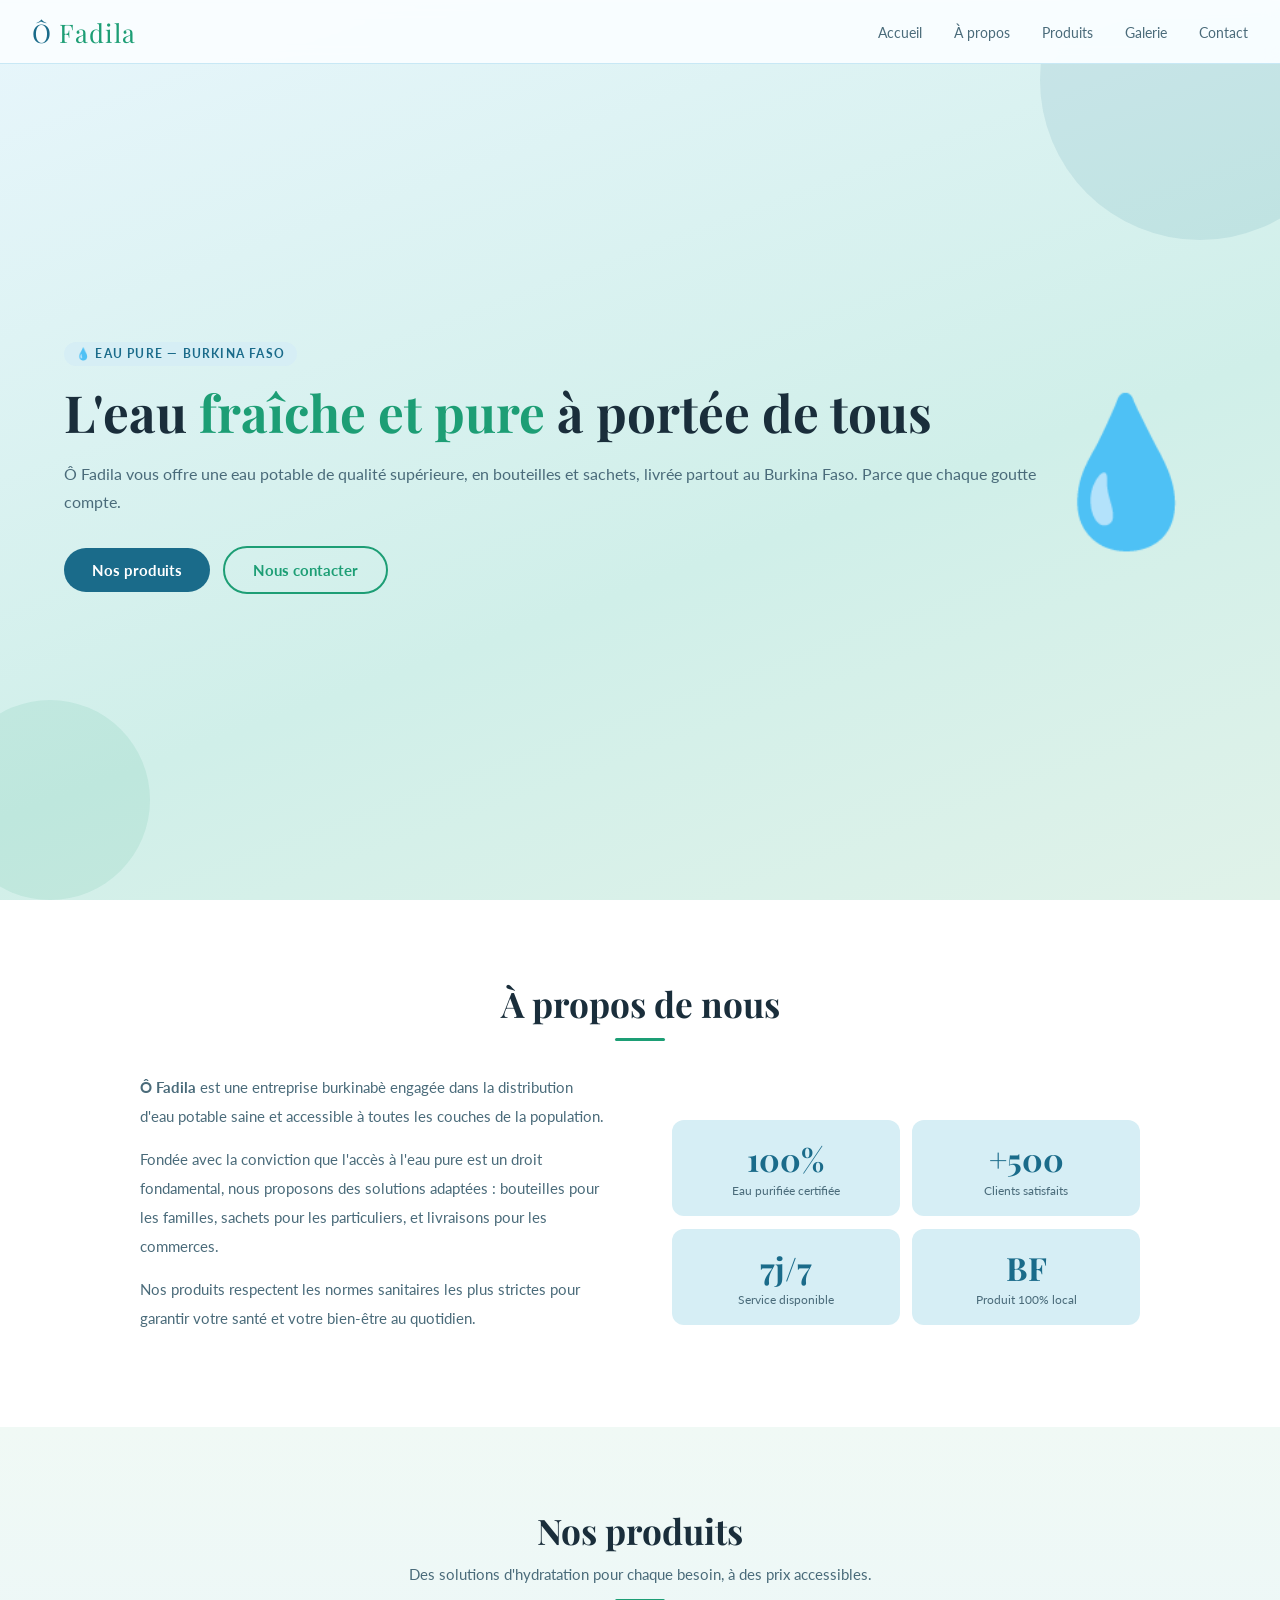
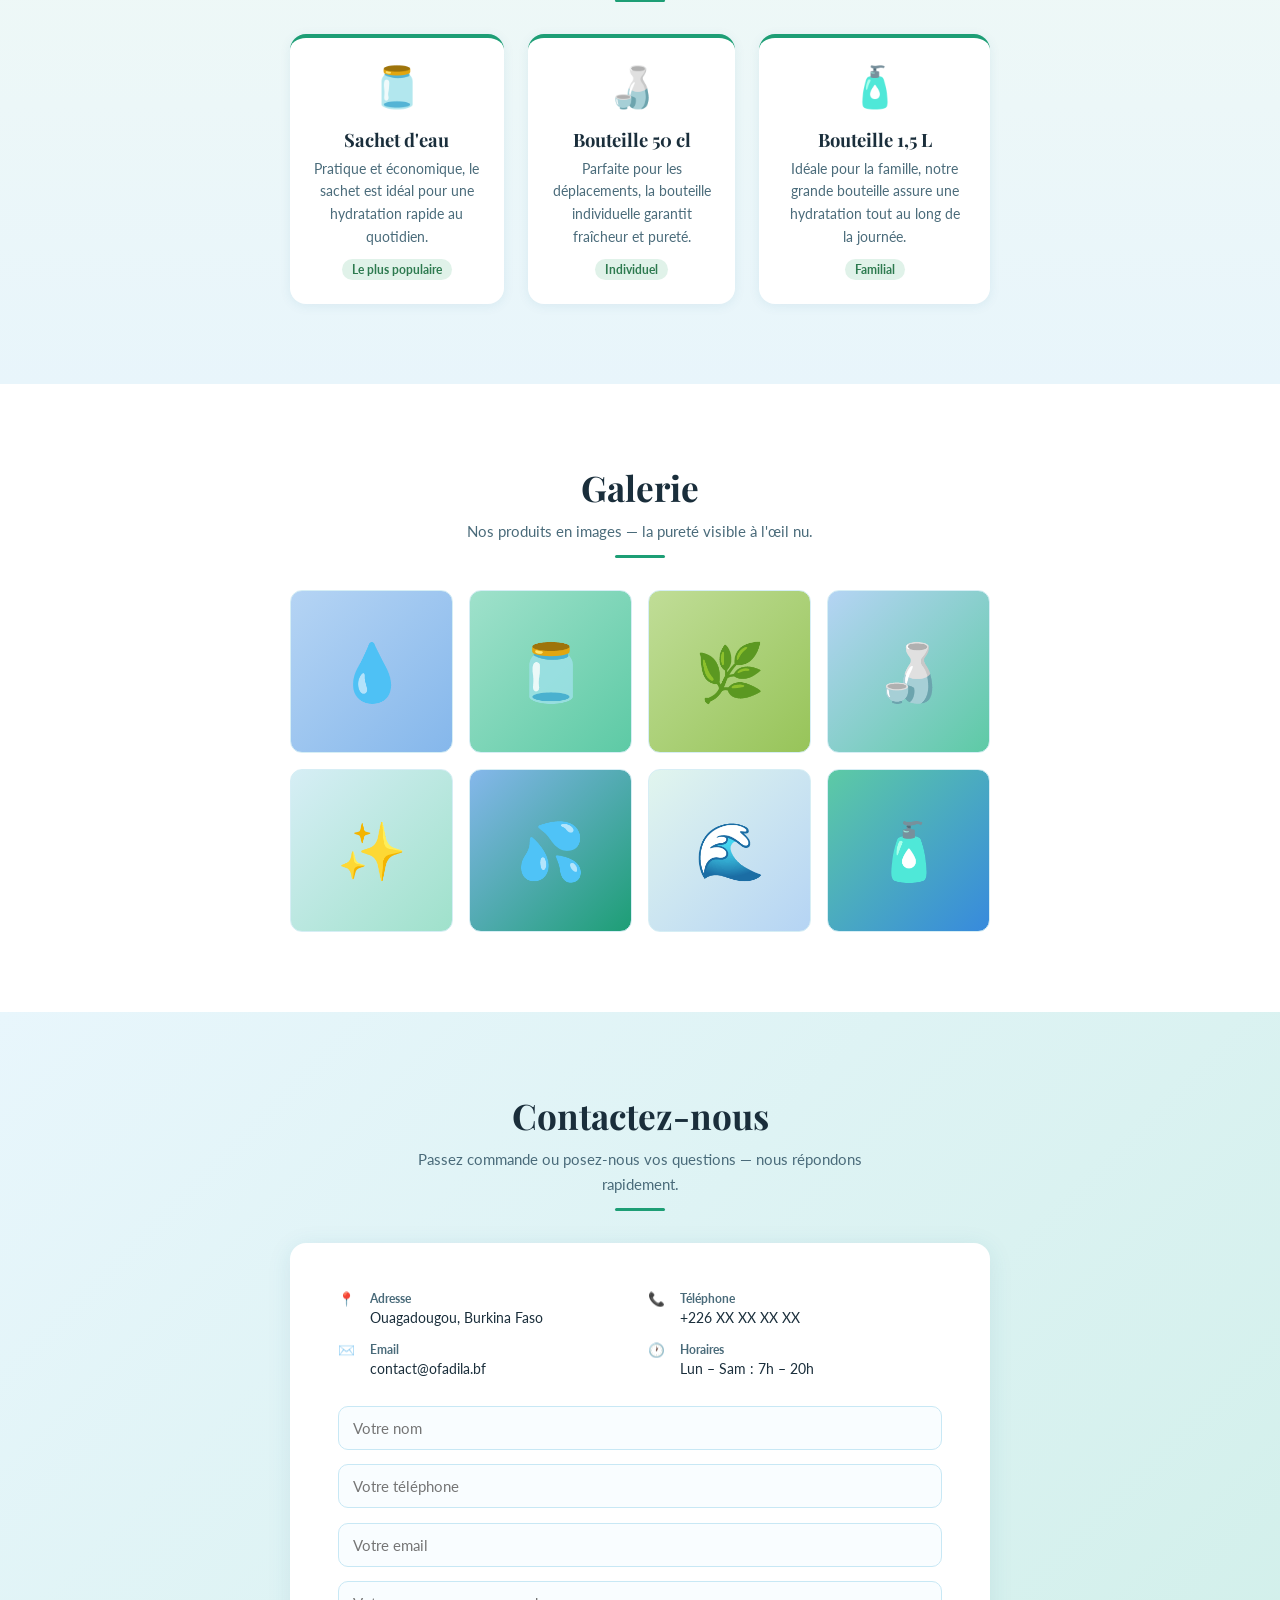
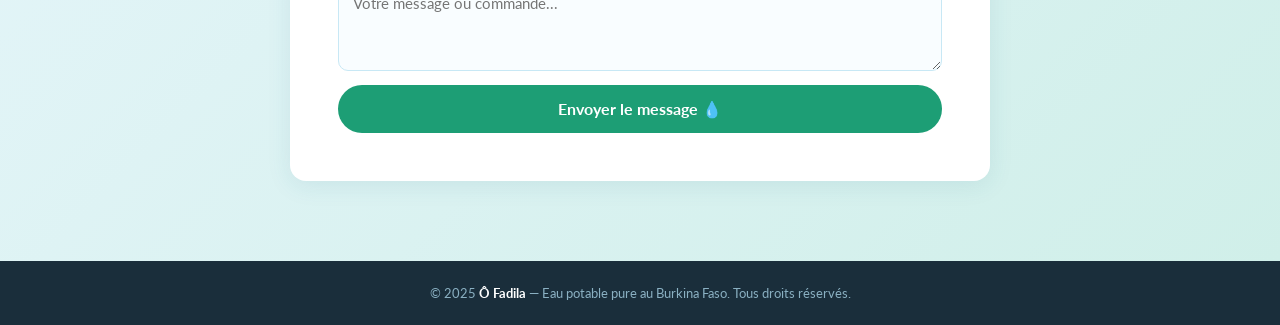
==== commit 545ded86: "Add files via upload" ====
--- a/index.html
+++ b/index.html
@@ -24,82 +24,101 @@
   /* NAV */
   nav {
     position: fixed; top: 0; width: 100%; z-index: 100;
-    background: rgba(249,253,255,0.95); backdrop-filter: blur(8px);
+    background: rgba(249,253,255,0.97); backdrop-filter: blur(8px);
     border-bottom: 1px solid #c8e8f5;
     display: flex; align-items: center; justify-content: space-between;
-    padding: 0 2rem; height: 64px;
-  }
-  .logo { font-family: 'Playfair Display', serif; font-size: 1.6rem; color: var(--blue); letter-spacing: 1px; }
+    padding: 0 1.2rem; height: 56px;
+  }
+  .logo { font-family: 'Playfair Display', serif; font-size: 1.4rem; color: var(--blue); letter-spacing: 1px; }
   .logo span { color: var(--teal); }
-  .nav-links { display: flex; gap: 2rem; list-style: none; }
-  .nav-links a { text-decoration: none; color: var(--text-muted); font-size: 0.9rem; letter-spacing: 0.5px; transition: color 0.2s; }
-  .nav-links a:hover { color: var(--blue); }
+
+  /* Desktop nav links */
+  .nav-links-desktop { display: none; list-style: none; gap: 2rem; }
+  .nav-links-desktop a { text-decoration: none; color: var(--text-muted); font-size: 0.9rem; transition: color 0.2s; }
+  .nav-links-desktop a:hover { color: var(--blue); }
+
+  /* Hamburger */
+  .hamburger { display: flex; flex-direction: column; gap: 5px; cursor: pointer; padding: 6px; }
+  .hamburger span { display: block; width: 24px; height: 2px; background: var(--blue); border-radius: 2px; transition: all 0.3s; }
+  .hamburger.open span:nth-child(1) { transform: rotate(45deg) translate(5px, 5px); }
+  .hamburger.open span:nth-child(2) { opacity: 0; }
+  .hamburger.open span:nth-child(3) { transform: rotate(-45deg) translate(5px, -5px); }
+
+  /* Menu mobile */
+  .nav-menu {
+    position: fixed; top: 56px; left: 0; width: 100%;
+    background: rgba(249,253,255,0.98);
+    border-bottom: 1px solid #c8e8f5;
+    display: flex; flex-direction: column;
+    transform: translateY(-120%); transition: transform 0.3s ease;
+    z-index: 99;
+  }
+  .nav-menu.open { transform: translateY(0); }
+  .nav-menu a {
+    display: block; padding: 1rem 1.5rem;
+    text-decoration: none; color: var(--text);
+    font-size: 1rem; border-bottom: 1px solid #e8f5fb;
+    transition: background 0.15s;
+  }
+  .nav-menu a:hover { background: var(--blue-light); }
 
   /* HERO */
   #accueil {
-    min-height: 100vh; display: flex; align-items: center;
-    background: linear-gradient(135deg, #e8f6fc 0%, #d0efe9 60%, #e0f2e9 100%);
-    padding: 100px 4rem 4rem; position: relative; overflow: hidden;
-  }
-  .hero-bg-circle {
-    position: absolute; border-radius: 50%; opacity: 0.12;
-  }
-  .hero-bg-circle.c1 { width: 500px; height: 500px; background: var(--blue); top: -100px; right: -100px; }
-  .hero-bg-circle.c2 { width: 300px; height: 300px; background: var(--teal); bottom: 0; left: 10%; }
-  .hero-content { max-width: 600px; z-index: 1; }
-  .hero-tag { display: inline-block; background: var(--blue-light); color: var(--blue); font-size: 0.78rem; font-weight: 700; letter-spacing: 1.5px; text-transform: uppercase; padding: 6px 14px; border-radius: 20px; margin-bottom: 1.2rem; }
-  .hero-content h1 { font-family: 'Playfair Display', serif; font-size: 3.4rem; line-height: 1.15; color: var(--text); margin-bottom: 1.2rem; }
+    min-height: 100vh; display: flex; flex-direction: column; align-items: center; justify-content: center;
+    background: linear-gradient(160deg, #e8f6fc 0%, #d0efe9 60%, #e0f2e9 100%);
+    padding: 80px 1.5rem 3rem; text-align: center; position: relative; overflow: hidden;
+  }
+  .hero-bg-circle { position: absolute; border-radius: 50%; opacity: 0.1; }
+  .hero-bg-circle.c1 { width: 320px; height: 320px; background: var(--blue); top: -80px; right: -80px; }
+  .hero-bg-circle.c2 { width: 200px; height: 200px; background: var(--teal); bottom: 0; left: -50px; }
+  .hero-tag { display: inline-block; background: var(--blue-light); color: var(--blue); font-size: 0.72rem; font-weight: 700; letter-spacing: 1.2px; text-transform: uppercase; padding: 5px 12px; border-radius: 20px; margin-bottom: 1rem; }
+  .hero-water { font-size: 5rem; margin-bottom: 1rem; }
+  .hero-content h1 { font-family: 'Playfair Display', serif; font-size: 2.2rem; line-height: 1.2; color: var(--text); margin-bottom: 1rem; }
   .hero-content h1 em { color: var(--teal); font-style: normal; }
-  .hero-content p { font-size: 1.1rem; color: var(--text-muted); line-height: 1.8; margin-bottom: 2rem; max-width: 480px; }
-  .btn { display: inline-block; padding: 14px 32px; border-radius: 50px; font-weight: 700; font-size: 0.95rem; text-decoration: none; transition: all 0.2s; cursor: pointer; border: none; }
+  .hero-content p { font-size: 1rem; color: var(--text-muted); line-height: 1.8; margin-bottom: 1.8rem; }
+  .hero-btns { display: flex; flex-direction: column; gap: 0.8rem; align-items: center; }
+  .btn { display: inline-block; padding: 13px 28px; border-radius: 50px; font-weight: 700; font-size: 0.95rem; text-decoration: none; transition: all 0.2s; cursor: pointer; border: none; text-align: center; width: 100%; max-width: 280px; }
   .btn-primary { background: var(--blue); color: white; }
-  .btn-primary:hover { background: #145a75; transform: translateY(-2px); }
-  .btn-outline { background: transparent; color: var(--teal); border: 2px solid var(--teal); margin-left: 1rem; }
+  .btn-primary:hover { background: #145a75; }
+  .btn-outline { background: transparent; color: var(--teal); border: 2px solid var(--teal); }
   .btn-outline:hover { background: var(--teal); color: white; }
-  .hero-water {
-    position: absolute; right: 4rem; top: 50%; transform: translateY(-50%);
-    z-index: 1;
-  }
-  .water-drop { font-size: 10rem; filter: drop-shadow(0 8px 24px rgba(26,107,138,0.18)); }
-
-  /* SECTIONS communes */
-  section { padding: 5rem 4rem; }
-  .section-title { text-align: center; margin-bottom: 3rem; }
-  .section-title h2 { font-family: 'Playfair Display', serif; font-size: 2.2rem; color: var(--text); margin-bottom: 0.6rem; }
-  .section-title p { color: var(--text-muted); font-size: 1rem; max-width: 520px; margin: 0 auto; line-height: 1.7; }
-  .section-title .underline { width: 60px; height: 3px; background: var(--teal); margin: 0.8rem auto 0; border-radius: 2px; }
+
+  /* SECTIONS */
+  section { padding: 3.5rem 1.5rem; }
+  .section-title { text-align: center; margin-bottom: 2rem; }
+  .section-title h2 { font-family: 'Playfair Display', serif; font-size: 1.8rem; color: var(--text); margin-bottom: 0.5rem; }
+  .section-title p { color: var(--text-muted); font-size: 0.92rem; line-height: 1.7; max-width: 520px; margin: 0 auto; }
+  .section-title .underline { width: 50px; height: 3px; background: var(--teal); margin: 0.7rem auto 0; border-radius: 2px; }
 
   /* À PROPOS */
   #apropos { background: white; }
-  .apropos-grid { display: grid; grid-template-columns: 1fr 1fr; gap: 4rem; align-items: center; max-width: 1000px; margin: 0 auto; }
-  .apropos-text p { color: var(--text-muted); line-height: 1.9; margin-bottom: 1rem; font-size: 1rem; }
-  .apropos-stats { display: grid; grid-template-columns: 1fr 1fr; gap: 1rem; }
-  .stat-card { background: var(--blue-light); border-radius: 12px; padding: 1.4rem; text-align: center; }
-  .stat-card .number { font-family: 'Playfair Display', serif; font-size: 2rem; color: var(--blue); font-weight: 700; }
-  .stat-card .label { font-size: 0.82rem; color: var(--text-muted); margin-top: 4px; }
+  .apropos-text p { color: var(--text-muted); line-height: 1.9; margin-bottom: 0.9rem; font-size: 0.95rem; }
+  .apropos-stats { display: grid; grid-template-columns: 1fr 1fr; gap: 0.8rem; margin-top: 1.5rem; }
+  .stat-card { background: var(--blue-light); border-radius: 12px; padding: 1.1rem; text-align: center; }
+  .stat-card .number { font-family: 'Playfair Display', serif; font-size: 1.7rem; color: var(--blue); font-weight: 700; }
+  .stat-card .label { font-size: 0.75rem; color: var(--text-muted); margin-top: 3px; }
 
   /* PRODUITS */
   #produits { background: linear-gradient(180deg, #f0f9f5 0%, #e8f5fb 100%); }
-  .produits-grid { display: grid; grid-template-columns: repeat(3, 1fr); gap: 1.5rem; max-width: 960px; margin: 0 auto; }
+  .produits-grid { display: flex; flex-direction: column; gap: 1.2rem; max-width: 700px; margin: 0 auto; }
   .produit-card {
-    background: white; border-radius: 16px; padding: 2rem 1.5rem;
-    box-shadow: 0 2px 16px rgba(26,107,138,0.08);
-    text-align: center; transition: transform 0.2s;
-    border-top: 4px solid var(--teal);
-  }
-  .produit-card:hover { transform: translateY(-6px); }
-  .produit-icon { font-size: 3rem; margin-bottom: 1rem; }
-  .produit-card h3 { font-family: 'Playfair Display', serif; font-size: 1.3rem; color: var(--text); margin-bottom: 0.6rem; }
-  .produit-card p { font-size: 0.9rem; color: var(--text-muted); line-height: 1.7; margin-bottom: 1rem; }
-  .produit-badge { display: inline-block; background: var(--green-light); color: var(--green); font-size: 0.78rem; font-weight: 700; padding: 5px 12px; border-radius: 20px; }
+    background: white; border-radius: 16px; padding: 1.5rem;
+    box-shadow: 0 2px 12px rgba(26,107,138,0.08);
+    display: flex; align-items: flex-start; gap: 1rem;
+    border-left: 4px solid var(--teal);
+  }
+  .produit-icon { font-size: 2.5rem; min-width: 48px; text-align: center; }
+  .produit-info h3 { font-family: 'Playfair Display', serif; font-size: 1.15rem; color: var(--text); margin-bottom: 0.4rem; }
+  .produit-info p { font-size: 0.88rem; color: var(--text-muted); line-height: 1.6; margin-bottom: 0.6rem; }
+  .produit-badge { display: inline-block; background: var(--green-light); color: var(--green); font-size: 0.72rem; font-weight: 700; padding: 4px 10px; border-radius: 20px; }
 
   /* GALERIE */
   #galerie { background: white; }
-  .galerie-grid { display: grid; grid-template-columns: repeat(4, 1fr); gap: 1rem; max-width: 1000px; margin: 0 auto; }
+  .galerie-grid { display: grid; grid-template-columns: repeat(2, 1fr); gap: 0.8rem; max-width: 700px; margin: 0 auto; }
   .galerie-item {
     border-radius: 12px; overflow: hidden; aspect-ratio: 1;
     display: flex; align-items: center; justify-content: center;
-    font-size: 3.5rem; border: 1px solid #d6eef5;
+    font-size: 2.8rem; border: 1px solid #d6eef5;
   }
   .galerie-item.g1 { background: linear-gradient(135deg, #b5d4f4, #85b7eb); }
   .galerie-item.g2 { background: linear-gradient(135deg, #9fe1cb, #5dcaa5); }
@@ -112,42 +131,88 @@
 
   /* CONTACT */
   #contact { background: linear-gradient(135deg, #e8f6fc, #d0efe9); }
-  .contact-box { max-width: 700px; margin: 0 auto; background: white; border-radius: 20px; padding: 3rem; box-shadow: 0 4px 30px rgba(26,107,138,0.1); }
-  .contact-infos { display: grid; grid-template-columns: 1fr 1fr; gap: 1.5rem; margin-bottom: 2rem; }
-  .contact-info-item { display: flex; align-items: flex-start; gap: 12px; }
-  .contact-icon { font-size: 1.4rem; min-width: 30px; }
-  .contact-info-item strong { display: block; font-size: 0.82rem; color: var(--text-muted); margin-bottom: 2px; }
-  .contact-info-item span { color: var(--text); font-size: 0.95rem; }
-  .contact-form { display: flex; flex-direction: column; gap: 1rem; }
-  .form-row { display: grid; grid-template-columns: 1fr 1fr; gap: 1rem; }
+  .contact-box { background: white; border-radius: 16px; padding: 1.8rem 1.5rem; box-shadow: 0 4px 24px rgba(26,107,138,0.1); max-width: 700px; margin: 0 auto; }
+  .contact-infos { display: grid; grid-template-columns: 1fr 1fr; gap: 1rem; margin-bottom: 1.8rem; }
+  .contact-info-item { display: flex; align-items: flex-start; gap: 8px; }
+  .contact-icon { font-size: 1.1rem; min-width: 24px; }
+  .contact-info-item strong { display: block; font-size: 0.75rem; color: var(--text-muted); margin-bottom: 1px; }
+  .contact-info-item span { color: var(--text); font-size: 0.85rem; }
+  .contact-form { display: flex; flex-direction: column; gap: 0.9rem; }
   input, textarea {
-    width: 100%; padding: 12px 16px; border: 1.5px solid #c8e8f5;
+    width: 100%; padding: 12px 14px; border: 1.5px solid #c8e8f5;
     border-radius: 10px; font-family: 'Lato', sans-serif; font-size: 0.95rem;
     color: var(--text); background: var(--white);
     outline: none; transition: border-color 0.2s;
   }
   input:focus, textarea:focus { border-color: var(--teal); }
-  textarea { resize: vertical; min-height: 100px; }
-  .btn-send { background: var(--teal); color: white; padding: 14px 36px; border-radius: 50px; border: none; font-family: 'Lato', sans-serif; font-size: 1rem; font-weight: 700; cursor: pointer; transition: all 0.2s; }
-  .btn-send:hover { background: var(--accent); transform: translateY(-2px); }
+  textarea { resize: vertical; min-height: 90px; }
+  .btn-send {
+    background: var(--teal); color: white; padding: 14px; border-radius: 50px;
+    border: none; font-family: 'Lato', sans-serif; font-size: 1rem; font-weight: 700;
+    cursor: pointer; width: 100%; transition: all 0.2s;
+  }
+  .btn-send:hover { background: var(--accent); }
 
   /* FOOTER */
-  footer { background: var(--text); color: #8ab0c2; text-align: center; padding: 2rem; font-size: 0.85rem; }
+  footer { background: var(--text); color: #8ab0c2; text-align: center; padding: 1.5rem 1rem; font-size: 0.82rem; }
   footer strong { color: white; }
+
+  /* DESKTOP OVERRIDES */
+  @media (min-width: 768px) {
+    nav { padding: 0 2rem; height: 64px; }
+    .logo { font-size: 1.6rem; }
+    .hamburger { display: none; }
+    .nav-links-desktop { display: flex; }
+
+    #accueil {
+      flex-direction: row; text-align: left; padding: 100px 4rem 4rem;
+      justify-content: space-between;
+    }
+    .hero-water { font-size: 9rem; margin-bottom: 0; }
+    .hero-content h1 { font-size: 3.2rem; }
+    .hero-btns { flex-direction: row; }
+    .btn { width: auto; }
+
+    section { padding: 5rem 4rem; }
+    .section-title h2 { font-size: 2.2rem; }
+
+    .apropos-grid { display: grid; grid-template-columns: 1fr 1fr; gap: 4rem; align-items: center; max-width: 1000px; margin: 0 auto; }
+    .apropos-stats { grid-template-columns: 1fr 1fr; }
+    .stat-card .number { font-size: 2rem; }
+
+    .produits-grid { flex-direction: row; gap: 1.5rem; }
+    .produit-card { flex-direction: column; align-items: center; text-align: center; border-left: none; border-top: 4px solid var(--teal); }
+
+    .galerie-grid { grid-template-columns: repeat(4, 1fr); gap: 1rem; }
+    .galerie-item { font-size: 3.5rem; }
+
+    .contact-box { padding: 3rem; }
+  }
 </style>
 </head>
 <body>
 
 <nav>
   <div class="logo">Ô <span>Fadila</span></div>
-  <ul class="nav-links">
+  <ul class="nav-links-desktop">
     <li><a href="#accueil">Accueil</a></li>
     <li><a href="#apropos">À propos</a></li>
     <li><a href="#produits">Produits</a></li>
     <li><a href="#galerie">Galerie</a></li>
     <li><a href="#contact">Contact</a></li>
   </ul>
+  <div class="hamburger" id="hamburger" onclick="toggleMenu()">
+    <span></span><span></span><span></span>
+  </div>
 </nav>
+
+<div class="nav-menu" id="navMenu">
+  <a href="#accueil" onclick="closeMenu()">🏠 Accueil</a>
+  <a href="#apropos" onclick="closeMenu()">ℹ️ À propos</a>
+  <a href="#produits" onclick="closeMenu()">💧 Produits</a>
+  <a href="#galerie" onclick="closeMenu()">🖼️ Galerie</a>
+  <a href="#contact" onclick="closeMenu()">✉️ Contact</a>
+</div>
 
 <!-- HERO -->
 <section id="accueil">
@@ -157,12 +222,12 @@
     <span class="hero-tag">💧 Eau pure — Burkina Faso</span>
     <h1>L'eau <em>fraîche et pure</em> à portée de tous</h1>
     <p>Ô Fadila vous offre une eau potable de qualité supérieure, en bouteilles et sachets, livrée partout au Burkina Faso. Parce que chaque goutte compte.</p>
-    <a href="#produits" class="btn btn-primary">Nos produits</a>
-    <a href="#contact" class="btn btn-outline">Nous contacter</a>
-  </div>
-  <div class="hero-water">
-    <div class="water-drop">💧</div>
-  </div>
+    <div class="hero-btns">
+      <a href="#produits" class="btn btn-primary">Nos produits</a>
+      <a href="#contact" class="btn btn-outline">Nous contacter</a>
+    </div>
+  </div>
+  <div class="hero-water">💧</div>
 </section>
 
 <!-- À PROPOS -->
@@ -196,21 +261,27 @@
   <div class="produits-grid">
     <div class="produit-card">
       <div class="produit-icon">🫙</div>
-      <h3>Sachet d'eau</h3>
-      <p>Pratique et économique, le sachet est idéal pour une hydratation rapide au quotidien.</p>
-      <span class="produit-badge">Le plus populaire</span>
+      <div class="produit-info">
+        <h3>Sachet d'eau</h3>
+        <p>Pratique et économique, le sachet est idéal pour une hydratation rapide au quotidien.</p>
+        <span class="produit-badge">Le plus populaire</span>
+      </div>
     </div>
     <div class="produit-card">
       <div class="produit-icon">🍶</div>
-      <h3>Bouteille 50 cl</h3>
-      <p>Parfaite pour les déplacements, la bouteille individuelle garantit fraîcheur et pureté.</p>
-      <span class="produit-badge">Individuel</span>
+      <div class="produit-info">
+        <h3>Bouteille 50 cl</h3>
+        <p>Parfaite pour les déplacements, la bouteille individuelle garantit fraîcheur et pureté.</p>
+        <span class="produit-badge">Individuel</span>
+      </div>
     </div>
     <div class="produit-card">
       <div class="produit-icon">🧴</div>
-      <h3>Bouteille 1,5 L</h3>
-      <p>Idéale pour la famille, notre grande bouteille assure une hydratation tout au long de la journée.</p>
-      <span class="produit-badge">Familial</span>
+      <div class="produit-info">
+        <h3>Bouteille 1,5 L</h3>
+        <p>Idéale pour la famille, notre grande bouteille assure une hydratation tout au long de la journée.</p>
+        <span class="produit-badge">Familial</span>
+      </div>
     </div>
   </div>
 </section>
@@ -261,10 +332,8 @@
       </div>
     </div>
     <div class="contact-form">
-      <div class="form-row">
-        <input type="text" placeholder="Votre nom" />
-        <input type="text" placeholder="Votre téléphone" />
-      </div>
+      <input type="text" placeholder="Votre nom" />
+      <input type="tel" placeholder="Votre téléphone" />
       <input type="email" placeholder="Votre email" />
       <textarea placeholder="Votre message ou commande..."></textarea>
       <button class="btn-send">Envoyer le message 💧</button>
@@ -276,5 +345,16 @@
   <p>© 2025 <strong>Ô Fadila</strong> — Eau potable pure au Burkina Faso. Tous droits réservés.</p>
 </footer>
 
+<script>
+  function toggleMenu() {
+    document.getElementById('hamburger').classList.toggle('open');
+    document.getElementById('navMenu').classList.toggle('open');
+  }
+  function closeMenu() {
+    document.getElementById('hamburger').classList.remove('open');
+    document.getElementById('navMenu').classList.remove('open');
+  }
+</script>
+
 </body>
 </html>
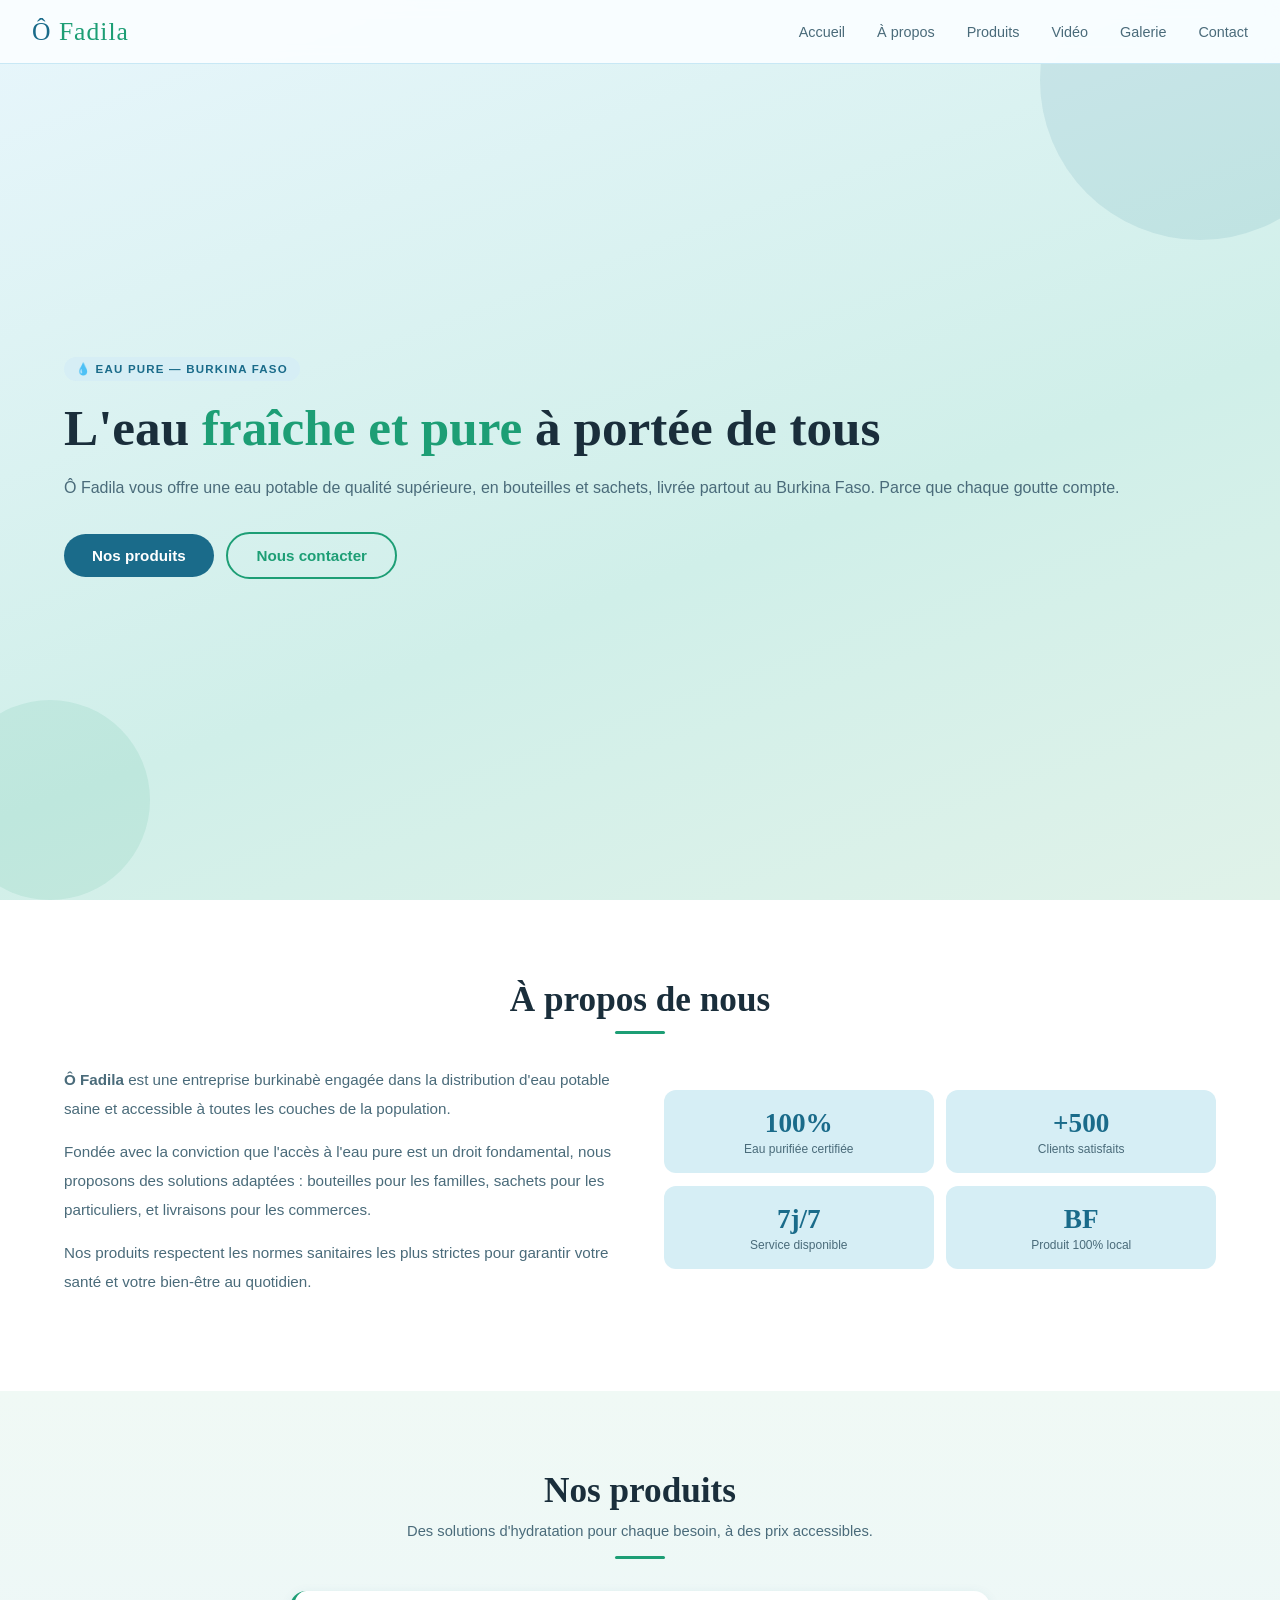
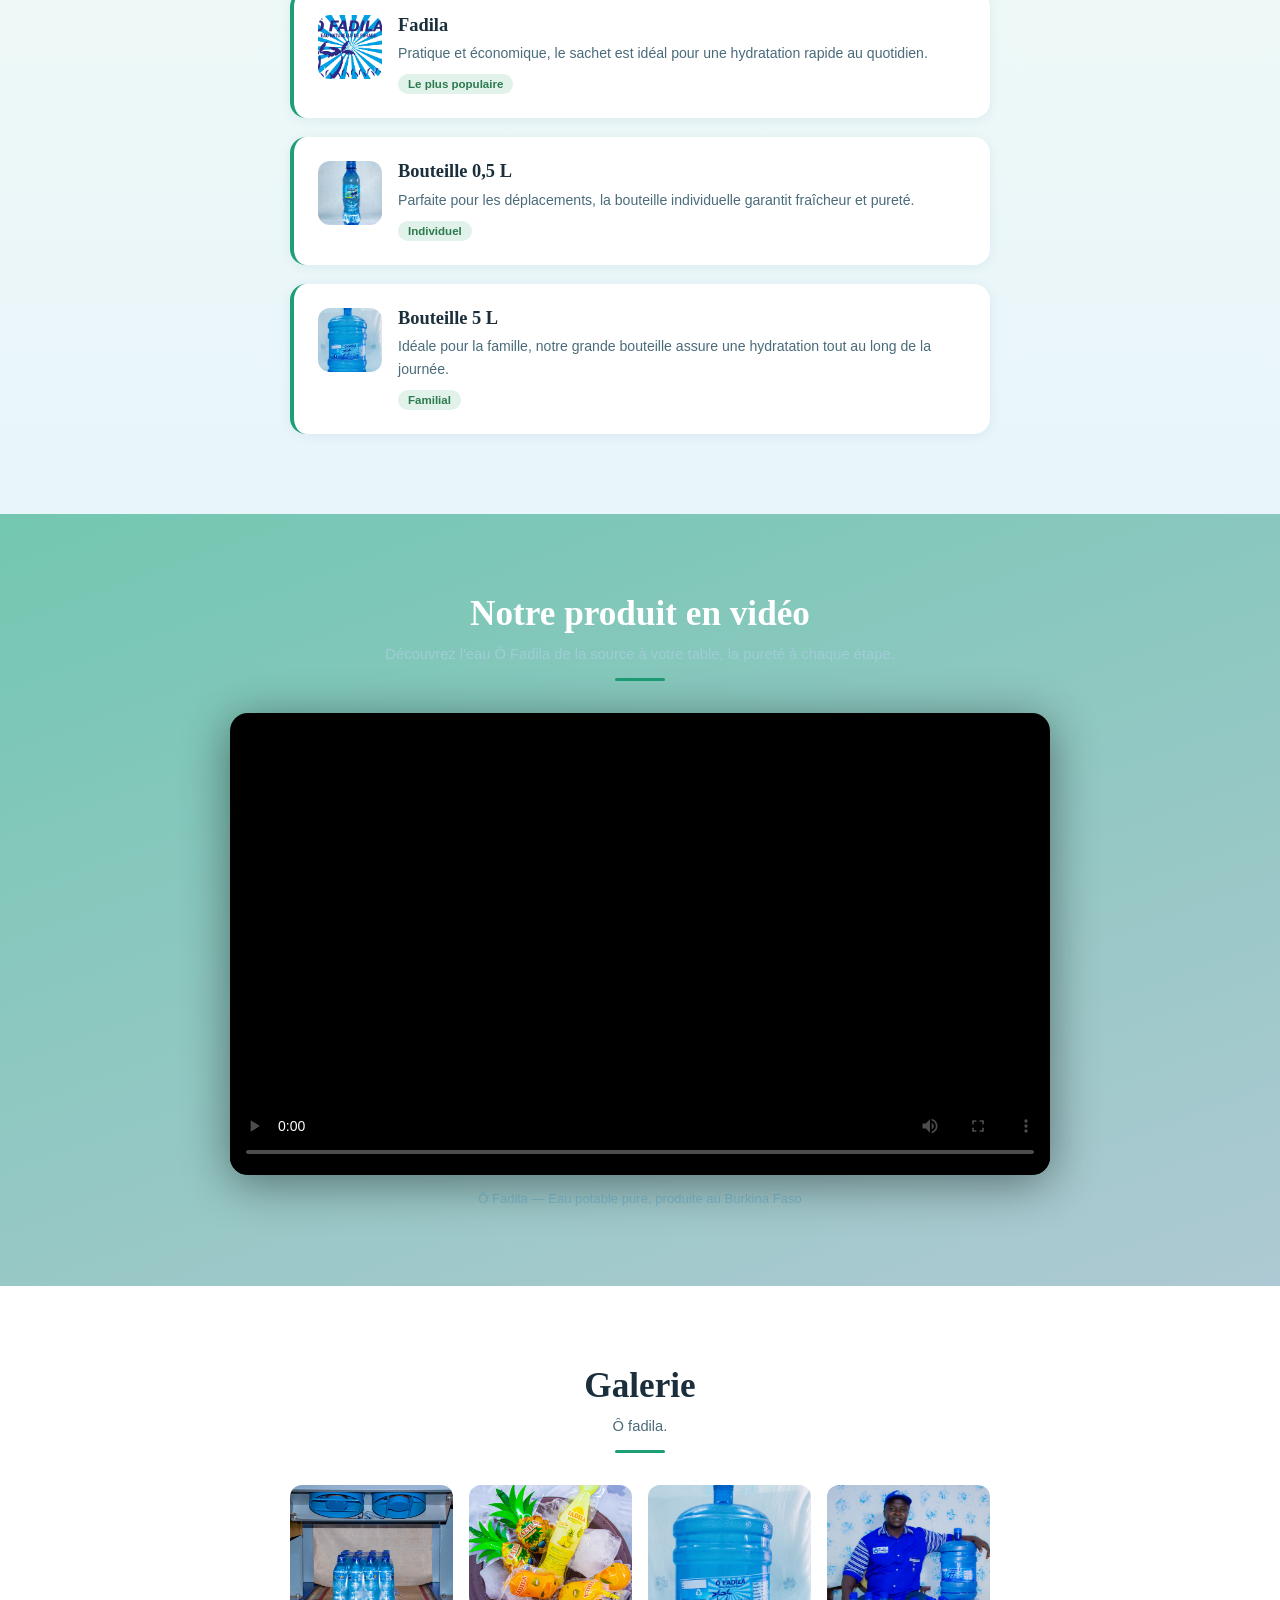
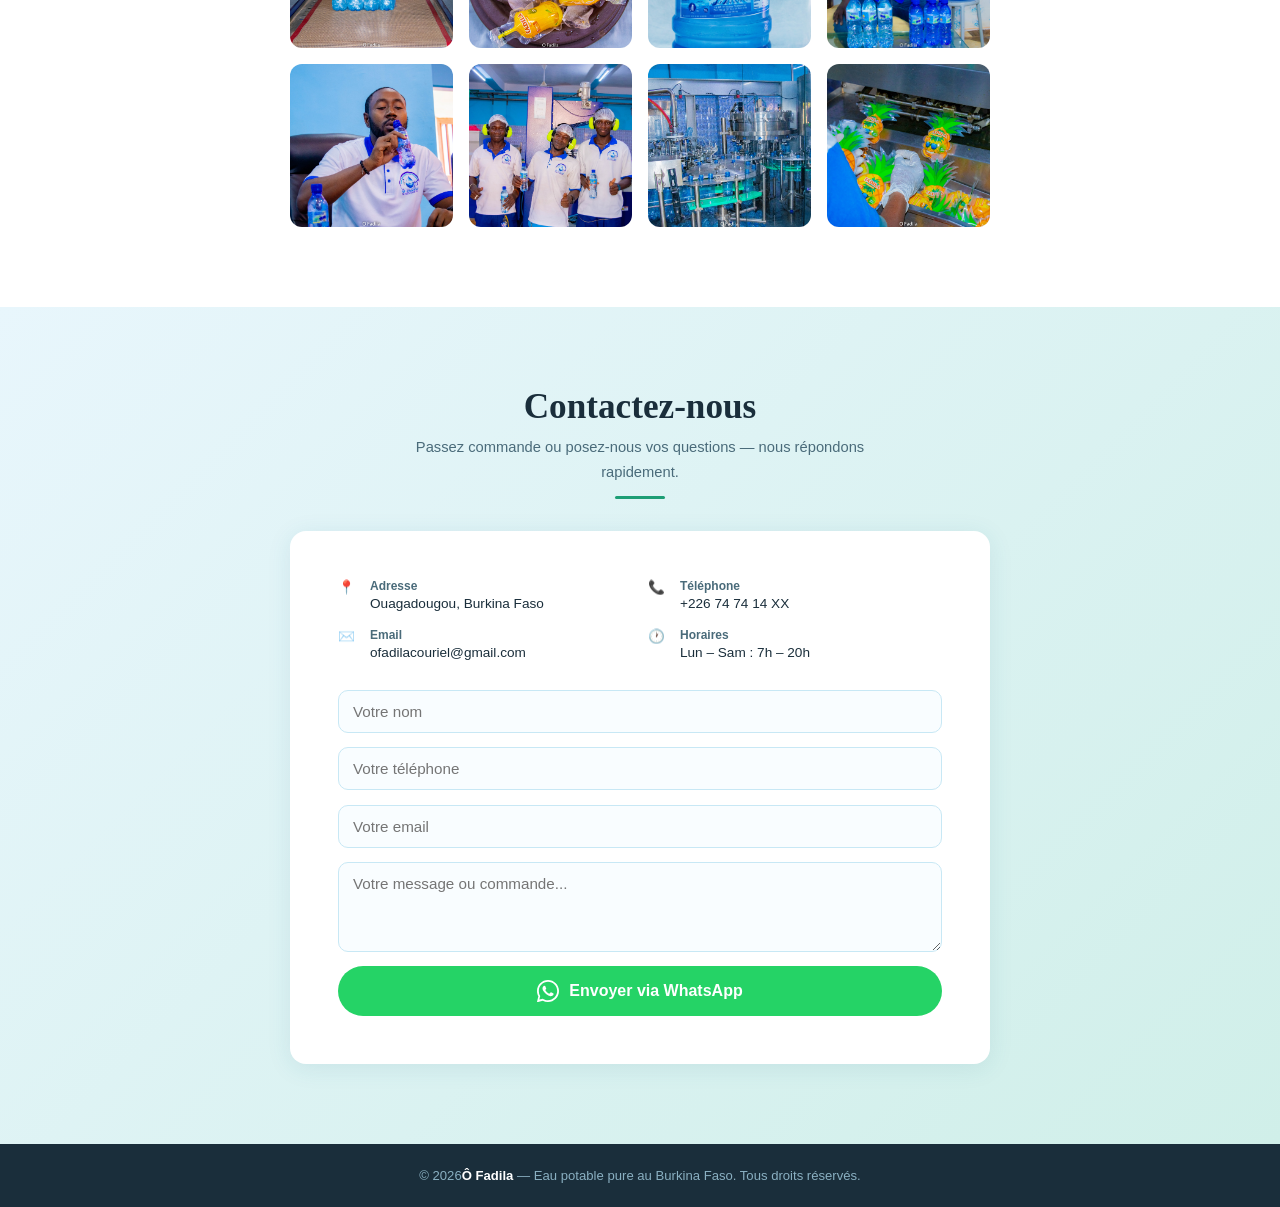
==== commit 55382dd2: "Add files via upload" ====
--- a/index.html
+++ b/index.html
@@ -4,7 +4,7 @@
 <meta charset="UTF-8">
 <meta name="viewport" content="width=device-width, initial-scale=1.0">
 <title>Ô Fadila - Eau Pure du Burkina Faso</title>
-<link href="https://fonts.googleapis.com/css2?family=Playfair+Display:wght@400;700&family=Lato:wght@300;400;700&display=swap" rel="stylesheet">
+<link href="logo.jpeg">
 <style>
   * { margin: 0; padding: 0; box-sizing: border-box; }
   :root {
@@ -32,19 +32,16 @@
   .logo { font-family: 'Playfair Display', serif; font-size: 1.4rem; color: var(--blue); letter-spacing: 1px; }
   .logo span { color: var(--teal); }
 
-  /* Desktop nav links */
   .nav-links-desktop { display: none; list-style: none; gap: 2rem; }
   .nav-links-desktop a { text-decoration: none; color: var(--text-muted); font-size: 0.9rem; transition: color 0.2s; }
   .nav-links-desktop a:hover { color: var(--blue); }
 
-  /* Hamburger */
   .hamburger { display: flex; flex-direction: column; gap: 5px; cursor: pointer; padding: 6px; }
   .hamburger span { display: block; width: 24px; height: 2px; background: var(--blue); border-radius: 2px; transition: all 0.3s; }
   .hamburger.open span:nth-child(1) { transform: rotate(45deg) translate(5px, 5px); }
   .hamburger.open span:nth-child(2) { opacity: 0; }
   .hamburger.open span:nth-child(3) { transform: rotate(-45deg) translate(5px, -5px); }
 
-  /* Menu mobile */
   .nav-menu {
     position: fixed; top: 56px; left: 0; width: 100%;
     background: rgba(249,253,255,0.98);
@@ -72,7 +69,7 @@
   .hero-bg-circle.c1 { width: 320px; height: 320px; background: var(--blue); top: -80px; right: -80px; }
   .hero-bg-circle.c2 { width: 200px; height: 200px; background: var(--teal); bottom: 0; left: -50px; }
   .hero-tag { display: inline-block; background: var(--blue-light); color: var(--blue); font-size: 0.72rem; font-weight: 700; letter-spacing: 1.2px; text-transform: uppercase; padding: 5px 12px; border-radius: 20px; margin-bottom: 1rem; }
-  .hero-water { font-size: 5rem; margin-bottom: 1rem; }
+  .hero-img { width: 160px; height: 160px; object-fit: contain; margin-bottom: 1rem; }
   .hero-content h1 { font-family: 'Playfair Display', serif; font-size: 2.2rem; line-height: 1.2; color: var(--text); margin-bottom: 1rem; }
   .hero-content h1 em { color: var(--teal); font-style: normal; }
   .hero-content p { font-size: 1rem; color: var(--text-muted); line-height: 1.8; margin-bottom: 1.8rem; }
@@ -107,7 +104,11 @@
     display: flex; align-items: flex-start; gap: 1rem;
     border-left: 4px solid var(--teal);
   }
-  .produit-icon { font-size: 2.5rem; min-width: 48px; text-align: center; }
+  .produit-icon {
+    min-width: 64px; width: 64px; height: 64px; border-radius: 12px;
+    overflow: hidden; flex-shrink: 0; background: #f0f9fc;
+  }
+  .produit-icon img { width: 100%; height: 100%; object-fit: cover; display: block; }
   .produit-info h3 { font-family: 'Playfair Display', serif; font-size: 1.15rem; color: var(--text); margin-bottom: 0.4rem; }
   .produit-info p { font-size: 0.88rem; color: var(--text-muted); line-height: 1.6; margin-bottom: 0.6rem; }
   .produit-badge { display: inline-block; background: var(--green-light); color: var(--green); font-size: 0.72rem; font-weight: 700; padding: 4px 10px; border-radius: 20px; }
@@ -117,17 +118,10 @@
   .galerie-grid { display: grid; grid-template-columns: repeat(2, 1fr); gap: 0.8rem; max-width: 700px; margin: 0 auto; }
   .galerie-item {
     border-radius: 12px; overflow: hidden; aspect-ratio: 1;
-    display: flex; align-items: center; justify-content: center;
-    font-size: 2.8rem; border: 1px solid #d6eef5;
-  }
-  .galerie-item.g1 { background: linear-gradient(135deg, #b5d4f4, #85b7eb); }
-  .galerie-item.g2 { background: linear-gradient(135deg, #9fe1cb, #5dcaa5); }
-  .galerie-item.g3 { background: linear-gradient(135deg, #c0dd97, #97c459); }
-  .galerie-item.g4 { background: linear-gradient(135deg, #b5d4f4, #5dcaa5); }
-  .galerie-item.g5 { background: linear-gradient(135deg, #d6eef5, #9fe1cb); }
-  .galerie-item.g6 { background: linear-gradient(135deg, #85b7eb, #1d9e75); }
-  .galerie-item.g7 { background: linear-gradient(135deg, #e1f5ee, #b5d4f4); }
-  .galerie-item.g8 { background: linear-gradient(135deg, #5dcaa5, #378add); }
+  }
+  .galerie-item img {
+    width: 100%; height: 100%; object-fit: cover; display: block;
+  }
 
   /* CONTACT */
   #contact { background: linear-gradient(135deg, #e8f6fc, #d0efe9); }
@@ -153,22 +147,61 @@
   }
   .btn-send:hover { background: var(--accent); }
 
+  /* VIDEO */
+  #video { background: linear-gradient(160deg, #73c7b1 0%, #aec9d3 100%); }
+  #video .section-title h2 { color: white; }
+  #video .section-title p { color: #a0ccd8; }
+  #video .section-title .underline { background: var(--teal); }
+  .video-wrapper {
+    max-width: 820px; margin: 0 auto;
+    border-radius: 18px; overflow: hidden;
+    box-shadow: 0 8px 48px rgba(0,0,0,0.45);
+    position: relative; background: #000;
+  }
+  .video-wrapper video,
+  .video-wrapper iframe {
+    width: 100%; aspect-ratio: 16/9; display: block; border: none;
+  }
+  .video-placeholder {
+    width: 100%; aspect-ratio: 16/9;
+    display: flex; flex-direction: column; align-items: center; justify-content: center;
+    background: linear-gradient(135deg,#0d3d52,#1a6b8a);
+    color: white; gap: 1rem; cursor: pointer;
+  }
+  .video-placeholder .play-icon {
+    width: 72px; height: 72px; border-radius: 50%;
+    background: rgba(255,255,255,0.15); backdrop-filter: blur(6px);
+    display: flex; align-items: center; justify-content: center;
+    font-size: 2rem; border: 2px solid rgba(255,255,255,0.3);
+    transition: transform 0.2s, background 0.2s;
+  }
+  .video-placeholder:hover .play-icon { transform: scale(1.1); background: rgba(255,255,255,0.25); }
+  .video-placeholder p { font-size: 0.95rem; opacity: 0.75; }
+  .video-caption { text-align: center; color: #7ab8cc; font-size: 0.82rem; margin-top: 1rem; }
+
+  /* WHATSAPP BUTTON */
+  .btn-send {
+    background: #25D366; color: white; padding: 14px; border-radius: 50px;
+    border: none; font-family: 'Lato', sans-serif; font-size: 1rem; font-weight: 700;
+    cursor: pointer; width: 100%; transition: all 0.2s;
+    display: flex; align-items: center; justify-content: center; gap: 10px;
+  }
+  .btn-send:hover { background: #1ebe5a; transform: translateY(-1px); box-shadow: 0 4px 16px rgba(37,211,102,0.35); }
+  .btn-send svg { flex-shrink: 0; }
+
   /* FOOTER */
   footer { background: var(--text); color: #8ab0c2; text-align: center; padding: 1.5rem 1rem; font-size: 0.82rem; }
   footer strong { color: white; }
 
-  /* DESKTOP OVERRIDES */
+  /* DESKTOP */
   @media (min-width: 768px) {
     nav { padding: 0 2rem; height: 64px; }
     .logo { font-size: 1.6rem; }
     .hamburger { display: none; }
     .nav-links-desktop { display: flex; }
 
-    #accueil {
-      flex-direction: row; text-align: left; padding: 100px 4rem 4rem;
-      justify-content: space-between;
-    }
-    .hero-water { font-size: 9rem; margin-bottom: 0; }
+    #accueil { flex-direction: row; text-align: left; padding: 100px 4rem 4rem; justify-content: space-between; }
+    .hero-img { width: 220px; height: 220px; margin-bottom: 0; }
     .hero-content h1 { font-size: 3.2rem; }
     .hero-btns { flex-direction: row; }
     .btn { width: auto; }
@@ -176,16 +209,11 @@
     section { padding: 5rem 4rem; }
     .section-title h2 { font-size: 2.2rem; }
 
-    .apropos-grid { display: grid; grid-template-columns: 1fr 1fr; gap: 4rem; align-items: center; max-width: 1000px; margin: 0 auto; }
-    .apropos-stats { grid-template-columns: 1fr 1fr; }
-    .stat-card .number { font-size: 2rem; }
-
-    .produits-grid { flex-direction: row; gap: 1.5rem; }
-    .produit-card { flex-direction: column; align-items: center; text-align: center; border-left: none; border-top: 4px solid var(--teal); }
+    .apropos-grid { display: grid; grid-template-columns: 1fr 1fr; gap: 3rem; align-items: start; }
 
     .galerie-grid { grid-template-columns: repeat(4, 1fr); gap: 1rem; }
-    .galerie-item { font-size: 3.5rem; }
-
+
+    .video-placeholder .play-icon { width: 90px; height: 90px; font-size: 2.6rem; }
     .contact-box { padding: 3rem; }
   }
 </style>
@@ -198,6 +226,7 @@
     <li><a href="#accueil">Accueil</a></li>
     <li><a href="#apropos">À propos</a></li>
     <li><a href="#produits">Produits</a></li>
+    <li><a href="#video">Vidéo</a></li>
     <li><a href="#galerie">Galerie</a></li>
     <li><a href="#contact">Contact</a></li>
   </ul>
@@ -207,14 +236,20 @@
 </nav>
 
 <div class="nav-menu" id="navMenu">
-  <a href="#accueil" onclick="closeMenu()">🏠 Accueil</a>
-  <a href="#apropos" onclick="closeMenu()">ℹ️ À propos</a>
-  <a href="#produits" onclick="closeMenu()">💧 Produits</a>
-  <a href="#galerie" onclick="closeMenu()">🖼️ Galerie</a>
-  <a href="#contact" onclick="closeMenu()">✉️ Contact</a>
+  <a href="#accueil" onclick="closeMenu()"> Accueil</a>
+  <a href="#apropos" onclick="closeMenu()">ℹ À propos</a>
+  <a href="#produits" onclick="closeMenu()"> Produits</a>
+  <a href="#video" onclick="closeMenu()">▶️ Vidéo</a>
+  <a href="#galerie" onclick="closeMenu()"> Galerie</a>
+  <a href="#contact" onclick="closeMenu()"> Contact</a>
 </div>
 
-<!-- HERO -->
+<!-- ============================================================
+     HERO — image principale (logo ou bouteille phare)
+     Remplace le src ci-dessous par ton chemin d'image, ex :
+       src="images/logo.png"
+       src="photos/bouteille-hero.jpg"
+     ============================================================ -->
 <section id="accueil">
   <div class="hero-bg-circle c1"></div>
   <div class="hero-bg-circle c2"></div>
@@ -227,7 +262,8 @@
       <a href="#contact" class="btn btn-outline">Nous contacter</a>
     </div>
   </div>
-  <div class="hero-water">💧</div>
+  <!-- IMAGE HERO : remplace le src -->
+  
 </section>
 
 <!-- À PROPOS -->
@@ -251,7 +287,13 @@
   </div>
 </section>
 
-<!-- PRODUITS -->
+<!-- ============================================================
+     PRODUITS — une image par produit (64×64 px minimum)
+     Remplace chaque src par ton image, :
+       src="images/sachet.jpg"
+       src="images/bouteille-50cl.jpg"
+       src="images/bouteille-1L5.jpg"
+     ============================================================ -->
 <section id="produits">
   <div class="section-title">
     <h2>Nos produits</h2>
@@ -259,49 +301,119 @@
     <div class="underline"></div>
   </div>
   <div class="produits-grid">
+
     <div class="produit-card">
-      <div class="produit-icon">🫙</div>
+      <!-- IMAGE PRODUIT 1 : remplace le src -->
+      <div class="produit-icon">
+        <img src="logo.jpeg" alt="Sachet d'eau">
+      </div>
       <div class="produit-info">
-        <h3>Sachet d'eau</h3>
+        <h3>Fadila </h3>
         <p>Pratique et économique, le sachet est idéal pour une hydratation rapide au quotidien.</p>
         <span class="produit-badge">Le plus populaire</span>
       </div>
     </div>
+
     <div class="produit-card">
-      <div class="produit-icon">🍶</div>
+      <!-- IMAGE PRODUIT 2 : remplace le src -->
+      <div class="produit-icon">
+        <img src="pt bt.jpg"Bouteille 0,5 L">
+      </div>
       <div class="produit-info">
-        <h3>Bouteille 50 cl</h3>
+        <h3>Bouteille 0,5 L</h3>
         <p>Parfaite pour les déplacements, la bouteille individuelle garantit fraîcheur et pureté.</p>
         <span class="produit-badge">Individuel</span>
       </div>
     </div>
+
     <div class="produit-card">
-      <div class="produit-icon">🧴</div>
+      <!-- IMAGE PRODUIT 3 : remplace le src -->
+      <div class="produit-icon">
+        <img src="GROSSE BOUTEILLE.jpg" alt="Bouteille 5 L">
+      </div>
       <div class="produit-info">
-        <h3>Bouteille 1,5 L</h3>
+        <h3>Bouteille 5 L</h3>
         <p>Idéale pour la famille, notre grande bouteille assure une hydratation tout au long de la journée.</p>
         <span class="produit-badge">Familial</span>
       </div>
     </div>
+
   </div>
 </section>
 
-<!-- GALERIE -->
+<!-- VIDEO PRÉSENTATION -->
+<section id="video">
+  <div class="section-title">
+    <h2>Notre produit en vidéo</h2>
+    <p>Découvrez l'eau Ô Fadila  de la source à votre table, la pureté à chaque étape.</p>
+    <div class="underline"></div>
+  </div>
+  <div class="video-wrapper">
+    <!--
+      ══════════════════════════════════════════════════════
+      OPTION A — Vidéo locale (fichier uploadé avec le site)
+        Remplace "ma-video.mp4" par ton chemin réel :
+        <video controls poster="images/video-cover.jpg">
+          <source src="ma-video.mp4" type="video/mp4">
+        </video>
+    -->
+    <video controls poster="images/video-cover.jpg">
+  <source src="video1.mp4" type="video/mp4">
+</video>
+
+  </div>
+  <p class="video-caption"> Ô Fadila — Eau potable pure, produite au Burkina Faso</p>
+</section>
+
+
 <section id="galerie">
   <div class="section-title">
     <h2>Galerie</h2>
-    <p>Nos produits en images — la pureté visible à l'œil nu.</p>
+    <p>Ô fadila.</p>
     <div class="underline"></div>
   </div>
   <div class="galerie-grid">
-    <div class="galerie-item g1">💧</div>
-    <div class="galerie-item g2">🫙</div>
-    <div class="galerie-item g3">🌿</div>
-    <div class="galerie-item g4">🍶</div>
-    <div class="galerie-item g5">✨</div>
-    <div class="galerie-item g6">💦</div>
-    <div class="galerie-item g7">🌊</div>
-    <div class="galerie-item g8">🧴</div>
+
+    <!-- PHOTO GALERIE 1 -->
+    <div class="galerie-item">
+      <img src="eau pt bouteille .jpeg" alt="Photo 1">
+    </div>
+
+    <!-- PHOTO GALERIE 2 -->
+    <div class="galerie-item">
+      <img src="jus .jpeg" alt="Photo 2">
+    </div>
+
+    <!-- PHOTO GALERIE 3 -->
+    <div class="galerie-item">
+      <img src="GROSSE BOUTEILLE.jpg" alt="Photo 3">
+    </div>
+
+    <!-- PHOTO GALERIE 4 -->
+    <div class="galerie-item">
+      <img src="personel.jpg" alt="Photo 4">
+    </div>
+
+    <!-- PHOTO GALERIE 5 -->
+    <div class="galerie-item">
+      <img src="perso 2.jpg" alt="Photo 5">
+    </div>
+
+    <!-- PHOTO GALERIE 6 -->
+    <div class="galerie-item">
+      <img src="perso 3.jpg" alt="Photo 6">
+    </div>
+
+    <!-- PHOTO GALERIE 7 -->
+    <div class="galerie-item">
+      <img src="machine.jpg" alt="Photo 7">
+    </div>
+
+    <!-- PHOTO GALERIE 8 -->
+    <div class="galerie-item">
+      <img src="jus machine.jpeg" alt="Photo 8">
+    </div>
+
   </div>
 </section>
 
@@ -320,11 +432,11 @@
       </div>
       <div class="contact-info-item">
         <span class="contact-icon">📞</span>
-        <div><strong>Téléphone</strong><span>+226 XX XX XX XX</span></div>
+        <div><strong>Téléphone</strong><span>+226 74 74 14 XX</span></div>
       </div>
       <div class="contact-info-item">
         <span class="contact-icon">✉️</span>
-        <div><strong>Email</strong><span>contact@ofadila.bf</span></div>
+        <div><strong>Email</strong><span>ofadilacouriel@gmail.com</span></div>
       </div>
       <div class="contact-info-item">
         <span class="contact-icon">🕐</span>
@@ -332,17 +444,23 @@
       </div>
     </div>
     <div class="contact-form">
-      <input type="text" placeholder="Votre nom" />
-      <input type="tel" placeholder="Votre téléphone" />
-      <input type="email" placeholder="Votre email" />
-      <textarea placeholder="Votre message ou commande..."></textarea>
-      <button class="btn-send">Envoyer le message 💧</button>
+      <input type="text" id="contact-nom" placeholder="Votre nom" />
+      <input type="tel" id="contact-tel" placeholder="Votre téléphone" />
+      <input type="email" id="contact-email" placeholder="Votre email" />
+      <textarea id="contact-message" placeholder="Votre message ou commande..."></textarea>
+      <button class="btn-send" onclick="envoyerWhatsApp()">
+        <svg xmlns="http://www.w3.org/2000/svg" width="22" height="22" viewBox="0 0 24 24" fill="white">
+          <path d="M17.472 14.382c-.297-.149-1.758-.867-2.03-.967-.273-.099-.471-.148-.67.15-.197.297-.767.966-.94 1.164-.173.199-.347.223-.644.075-.297-.15-1.255-.463-2.39-1.475-.883-.788-1.48-1.761-1.653-2.059-.173-.297-.018-.458.13-.606.134-.133.298-.347.446-.52.149-.174.198-.298.298-.497.099-.198.05-.371-.025-.52-.075-.149-.669-1.612-.916-2.207-.242-.579-.487-.5-.669-.51-.173-.008-.371-.01-.57-.01-.198 0-.52.074-.792.372-.272.297-1.04 1.016-1.04 2.479 0 1.462 1.065 2.875 1.213 3.074.149.198 2.096 3.2 5.077 4.487.709.306 1.262.489 1.694.625.712.227 1.36.195 1.871.118.571-.085 1.758-.719 2.006-1.413.248-.694.248-1.289.173-1.413-.074-.124-.272-.198-.57-.347z"/>
+          <path d="M12 0C5.373 0 0 5.373 0 12c0 2.125.558 4.122 1.532 5.856L.07 23.525a.5.5 0 0 0 .612.612l5.67-1.462A11.945 11.945 0 0 0 12 24c6.627 0 12-5.373 12-12S18.627 0 12 0zm0 22c-1.907 0-3.694-.504-5.23-1.383l-.374-.22-3.868.997.997-3.868-.22-.374A9.951 9.951 0 0 1 2 12C2 6.477 6.477 2 12 2s10 4.477 10 10-4.477 10-10 10z"/>
+        </svg>
+        Envoyer via WhatsApp
+      </button>
     </div>
   </div>
 </section>
 
 <footer>
-  <p>© 2025 <strong>Ô Fadila</strong> — Eau potable pure au Burkina Faso. Tous droits réservés.</p>
+  <p>© 2026<strong>Ô Fadila</strong> — Eau potable pure au Burkina Faso. Tous droits réservés.</p>
 </footer>
 
 <script>
@@ -354,6 +472,31 @@
     document.getElementById('hamburger').classList.remove('open');
     document.getElementById('navMenu').classList.remove('open');
   }
+
+  function envoyerWhatsApp() {
+    const nom     = document.getElementById('contact-nom').value.trim();
+    const tel     = document.getElementById('contact-tel').value.trim();
+    const email   = document.getElementById('contact-email').value.trim();
+    const message = document.getElementById('contact-message').value.trim();
+
+    if (!nom && !message) {
+      alert('Veuillez au moins saisir votre nom et votre message.');
+      return;
+    }
+
+    // ⚠️ Remplace le numéro ci-dessous par le vrai numéro WhatsApp Ô Fadila
+    // Format international sans +, espaces ni tirets  ex: 22674741400
+    const numeroWhatsApp = '22674741438';
+
+    let texte = '👋 Bonjour, je vous contacte depuis le site Ô Fadila.\n\n';
+    if (nom)     texte += `👤 Nom : ${nom}\n`;
+    if (tel)     texte += `📞 Téléphone : ${tel}\n`;
+    if (email)   texte += `✉️ Email : ${email}\n`;
+    if (message) texte += `\n💬 Message :\n${message}`;
+
+    const url = `https://wa.me/${numeroWhatsApp}?text=${encodeURIComponent(texte)}`;
+    window.open(url, '_blank');
+  }
 </script>
 
 </body>
